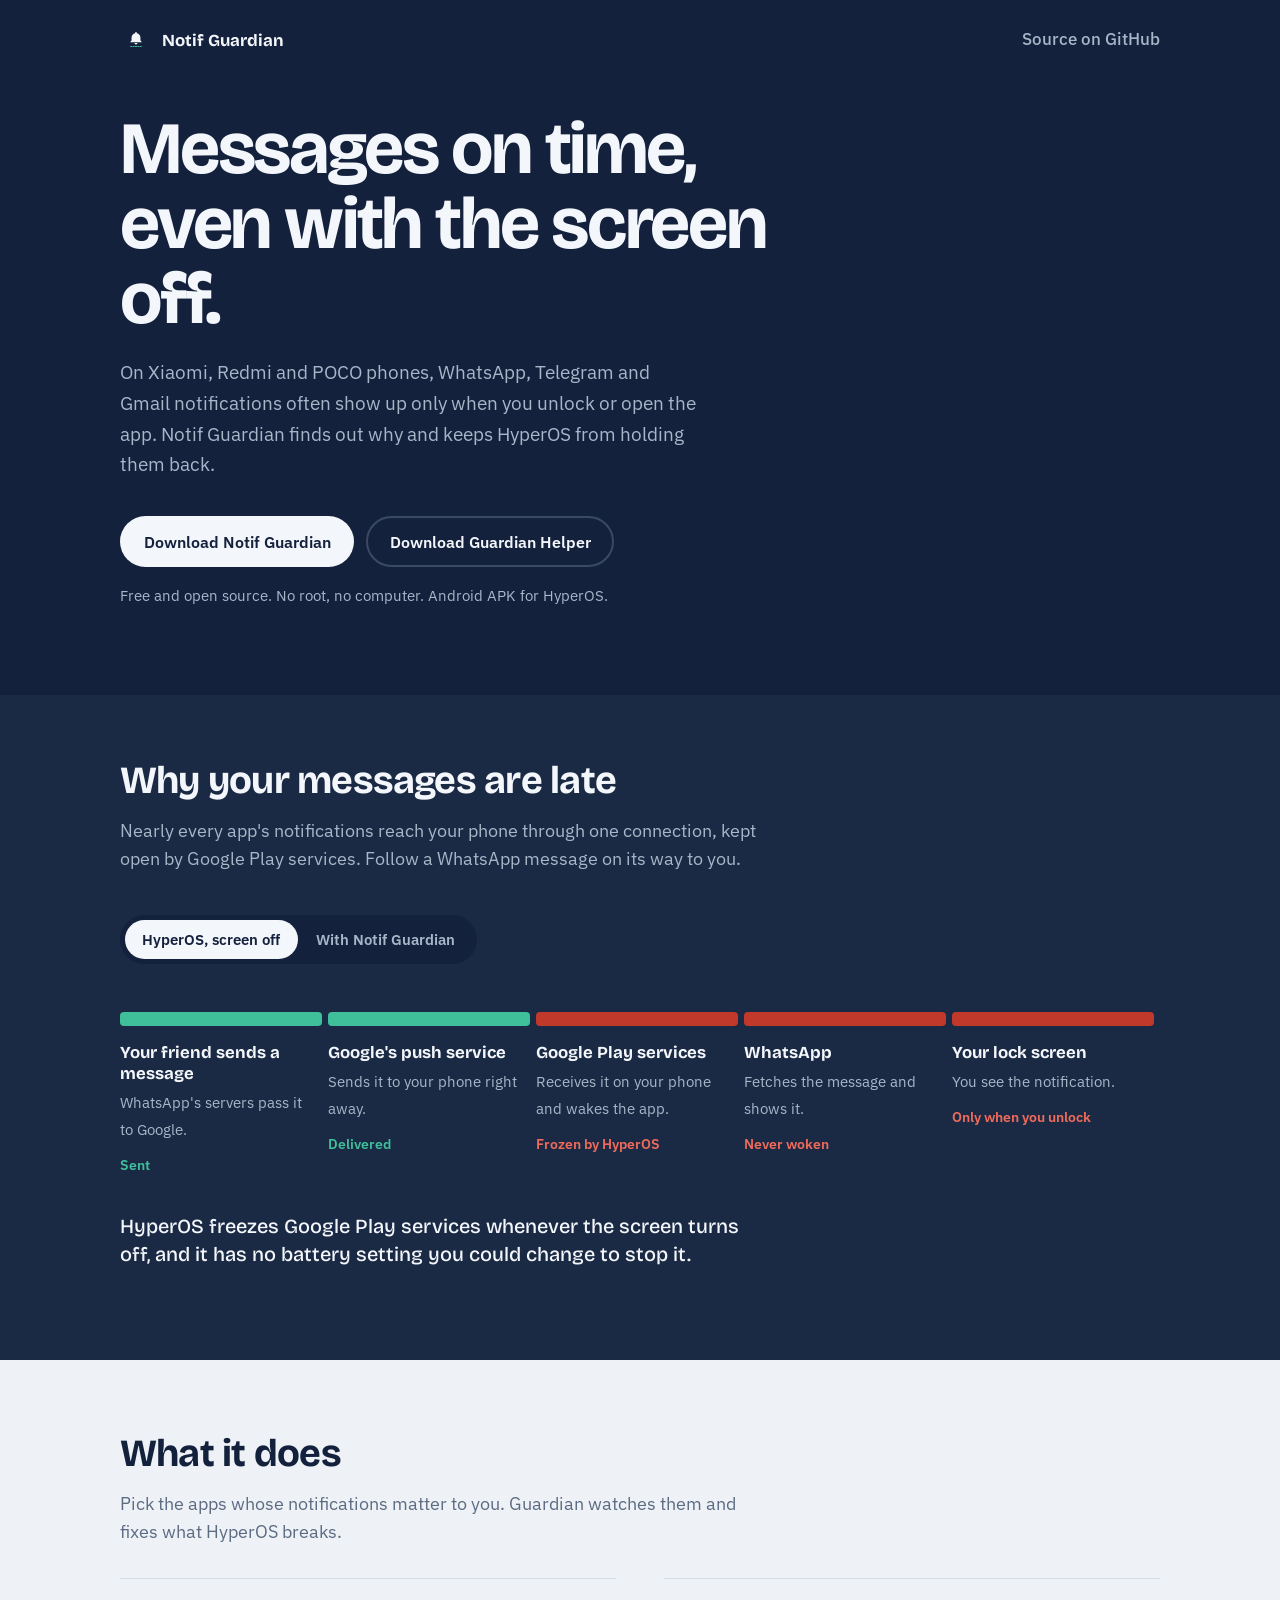
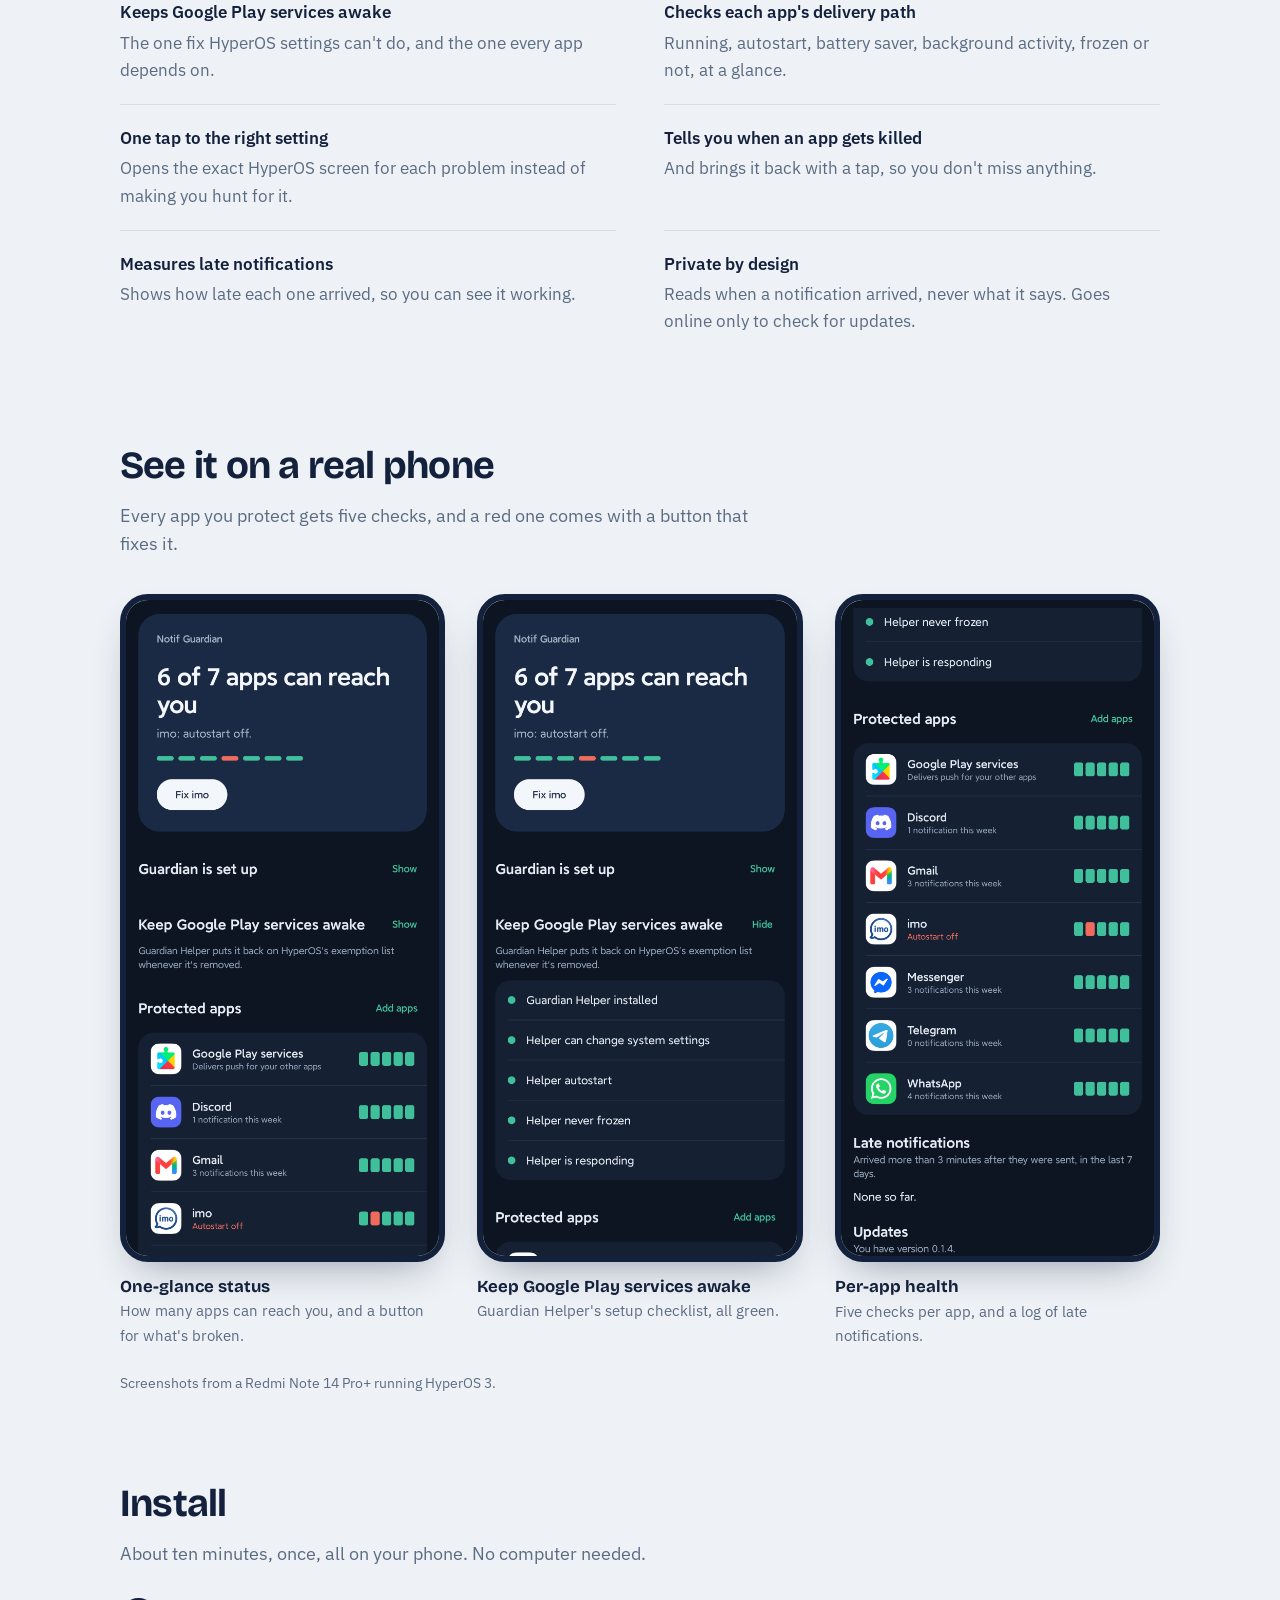
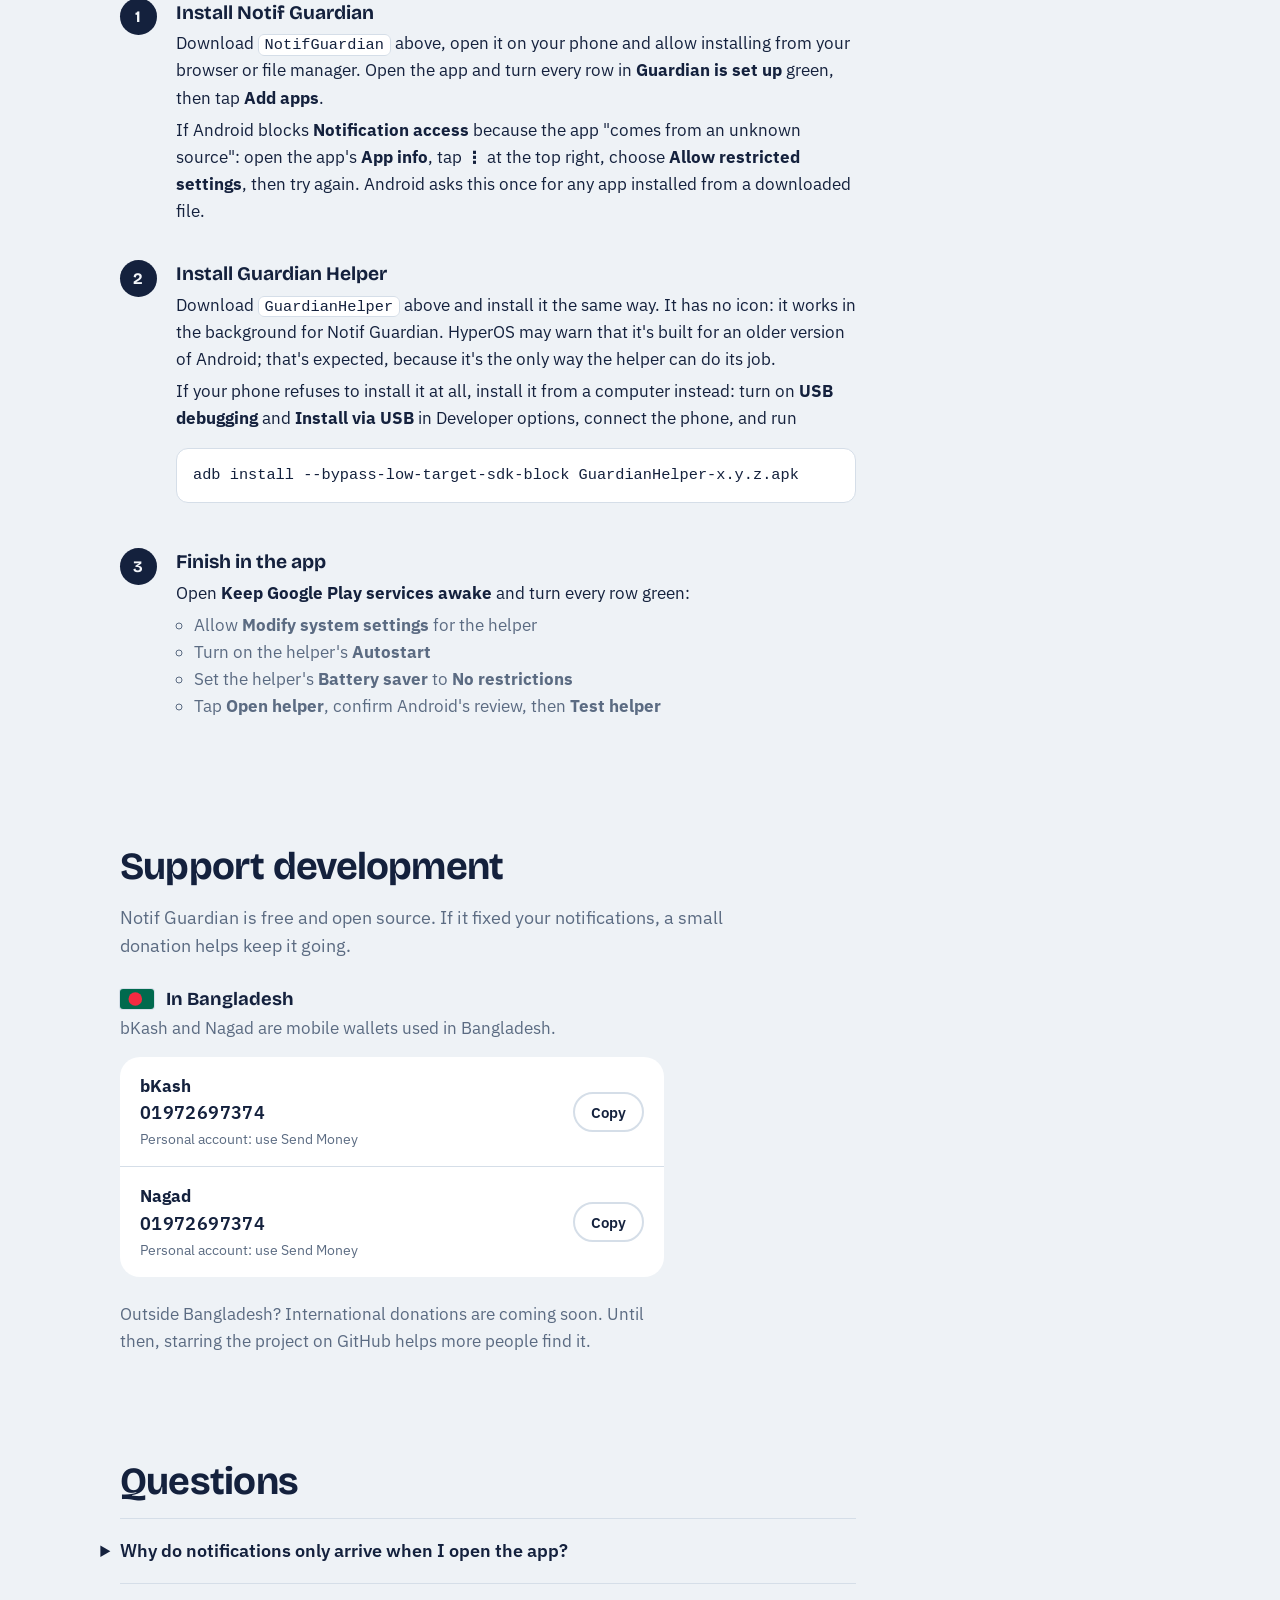
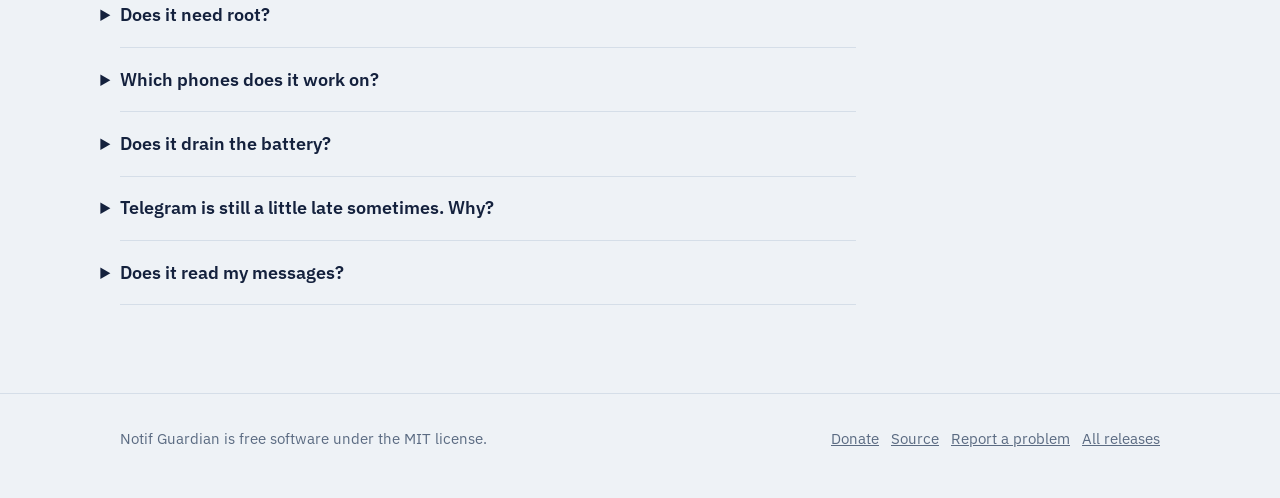
==== docs/index.html @ 2c664d60 "Add social preview image for shared links Co-Authored-By: Claude Sonnet 5.5 <noreply@anthropic.com>" ====
<!DOCTYPE html>
<html lang="en">
<head>
<meta charset="utf-8">
<meta name="viewport" content="width=device-width, initial-scale=1">
<title>Notif Guardian: fix late notifications on Xiaomi, Redmi and POCO (HyperOS)</title>
<meta name="description" content="WhatsApp, Telegram or Gmail notifications only arrive when you open the app on your Xiaomi, Redmi or POCO phone? Notif Guardian finds why and keeps HyperOS from freezing them. Free, open source, no root.">
<link rel="canonical" href="https://mahir-hs.github.io/notif-guardian/">
<meta property="og:type" content="website">
<meta property="og:title" content="Notif Guardian: notifications on time on Xiaomi HyperOS">
<meta property="og:description" content="HyperOS freezes Google Play services while your screen is off, so messages wait until you unlock. Notif Guardian stops that. Free, open source, no root.">
<meta property="og:url" content="https://mahir-hs.github.io/notif-guardian/">
<meta property="og:image" content="https://mahir-hs.github.io/notif-guardian/og-image.png">
<meta property="og:image:width" content="1200">
<meta property="og:image:height" content="630">
<meta property="og:image:alt" content="Notif Guardian home screen on a Xiaomi phone, next to the headline: Messages on time, even with the screen off.">
<meta name="twitter:card" content="summary_large_image">
<meta name="theme-color" content="#14213D">
<meta name="google-site-verification" content="iDzKotBsbsBLGl-H54MCP12xof1OyGMonS7u95FbIvY">
<link rel="icon" href="icon.svg" type="image/svg+xml">
<link rel="preconnect" href="https://fonts.googleapis.com">
<link rel="preconnect" href="https://fonts.gstatic.com" crossorigin>
<link href="https://fonts.googleapis.com/css2?family=Bricolage+Grotesque:opsz,wght@12..96,500;12..96,700&family=IBM+Plex+Sans:wght@400;500;600&display=swap" rel="stylesheet">
<script type="application/ld+json">
{
  "@context": "https://schema.org",
  "@type": "SoftwareApplication",
  "name": "Notif Guardian",
  "operatingSystem": "Android (Xiaomi HyperOS)",
  "applicationCategory": "UtilitiesApplication",
  "description": "Keeps Xiaomi HyperOS from freezing Google Play services and messaging apps so WhatsApp, Telegram and Gmail notifications arrive in real time.",
  "offers": { "@type": "Offer", "price": "0", "priceCurrency": "USD" },
  "url": "https://mahir-hs.github.io/notif-guardian/",
  "downloadUrl": "https://github.com/mahir-hs/notif-guardian/releases/latest",
  "license": "https://opensource.org/licenses/MIT"
}
</script>
<script type="application/ld+json">
{
  "@context": "https://schema.org",
  "@type": "FAQPage",
  "mainEntity": [
    { "@type": "Question", "name": "Why do WhatsApp notifications only arrive when I open the app on my Xiaomi phone?",
      "acceptedAnswer": { "@type": "Answer", "text": "HyperOS freezes Google Play services when the screen turns off. Almost every app's push notifications travel through it, so they wait until you unlock or open the app. Google Play services has no battery saver setting in HyperOS, so you can't exempt it in Settings. Notif Guardian keeps it exempt." } },
    { "@type": "Question", "name": "Does Notif Guardian need root?",
      "acceptedAnswer": { "@type": "Answer", "text": "No root and no computer: Notif Guardian and its small helper app both install on the phone. Only if a phone refuses to install the helper is a one-time install with adb from a computer needed." } },
    { "@type": "Question", "name": "Which phones does it work on?",
      "acceptedAnswer": { "@type": "Answer", "text": "It is built for Xiaomi, Redmi and POCO phones on HyperOS, and tested on a Redmi Note 14 Pro+ with HyperOS 3. Older MIUI versions may work partly." } },
    { "@type": "Question", "name": "Does it read my messages?",
      "acceptedAnswer": { "@type": "Answer", "text": "No. It only records when a notification was posted and by which app, never the text. It goes online only when you tap Check for updates, and only to GitHub." } }
  ]
}
</script>
<style>
  :root {
    --ink: #14213D;
    --ink-soft: #1B2A44;
    --paper: #EEF2F6;
    --white: #FFFFFF;
    --muted: #5B6B82;
    --line: #D5DEE8;
    --clear: #1F8A70;
    --clear-bright: #3FBF9A;
    --broken: #C0392B;
    --on-ink: #F3F6FA;
    --on-ink-muted: #A9B6C8;
    --display: "Bricolage Grotesque", system-ui, sans-serif;
    --body: "IBM Plex Sans", system-ui, sans-serif;
  }
  * { box-sizing: border-box; }
  html { -webkit-text-size-adjust: 100%; }
  body { margin: 0; background: var(--paper); color: var(--ink); font: 400 1.0625rem/1.6 var(--body); }
  a { color: inherit; }
  :focus-visible { outline: 3px solid var(--clear-bright); outline-offset: 3px; border-radius: 4px; }
  .wrap { max-width: 68rem; margin: 0 auto; padding: 0 1.5rem; }
  .prose { max-width: 40rem; }

  /* Hero */
  .hero { background: var(--ink); color: var(--on-ink); padding: 1.5rem 0 4.5rem; }
  .bar { display: flex; align-items: center; justify-content: space-between; gap: 1rem; }
  .brand { display: flex; align-items: center; gap: .6rem; font: 700 1.05rem var(--display); text-decoration: none; }
  .brand img { width: 2rem; height: 2rem; }
  .bar a.gh { color: var(--on-ink-muted); text-decoration: none; font-weight: 500; }
  .bar a.gh:hover { color: var(--on-ink); }
  h1 {
    font: 700 clamp(2.4rem, 6.2vw, 4.6rem)/1.02 var(--display);
    letter-spacing: -0.03em; margin: 3.5rem 0 1.25rem; max-width: 15ch;
  }
  .lede { font-size: 1.2rem; color: var(--on-ink-muted); max-width: 36rem; margin: 0 0 2.25rem; }
  .downloads { display: flex; flex-wrap: wrap; gap: .75rem; align-items: center; }
  .btn {
    display: inline-flex; align-items: center; gap: .5rem; padding: .85rem 1.35rem; border-radius: 999px;
    font: 600 1rem var(--body); text-decoration: none; border: 2px solid transparent;
  }
  .btn-primary { background: var(--on-ink); color: var(--ink); }
  .btn-primary:hover { background: var(--white); }
  .btn-ghost { border-color: #3A4A63; color: var(--on-ink); }
  .btn-ghost:hover { border-color: var(--on-ink-muted); }
  .meta { color: var(--on-ink-muted); font-size: .95rem; margin-top: 1rem; }

  /* Delivery path: the page's one bold element */
  .path-section { background: var(--ink-soft); color: var(--on-ink); padding: 4rem 0 4.5rem; }
  .path-section h2 { color: var(--on-ink); }
  .path-section p.intro { color: var(--on-ink-muted); }
  .toggle { display: inline-flex; background: var(--ink); border-radius: 999px; padding: .3rem; margin: 1.5rem 0 2.5rem; }
  .toggle button {
    font: 600 .95rem var(--body); border: 0; background: none; color: var(--on-ink-muted);
    padding: .6rem 1.1rem; border-radius: 999px; cursor: pointer;
  }
  .toggle button[aria-pressed="true"] { background: var(--on-ink); color: var(--ink); }
  .path { list-style: none; margin: 0; padding: 0; display: grid; grid-template-columns: repeat(5, 1fr); gap: 0; }
  .hop { position: relative; padding-top: 2.4rem; padding-right: 1rem; }
  .hop::before {
    content: ""; position: absolute; top: .55rem; left: 0; right: 6px; height: 14px; border-radius: 4px;
    background: var(--clear-bright); transition: background .35s ease;
  }
  .hop strong { display: block; font: 700 1.05rem/1.25 var(--display); margin-bottom: .3rem; }
  .hop span { color: var(--on-ink-muted); font-size: .95rem; }
  .hop .state { display: block; margin-top: .6rem; font-weight: 600; font-size: .9rem; color: var(--clear-bright); }
  [data-mode="hyperos"] .hop.gms::before,
  [data-mode="hyperos"] .hop.after::before { background: var(--broken); }
  [data-mode="hyperos"] .hop.gms .state,
  [data-mode="hyperos"] .hop.after .state { color: #EF6B5B; }
  .verdict { margin-top: 2.25rem; font: 500 1.25rem/1.4 var(--display); max-width: 40rem; }

  /* Sections */
  section.block { padding: 4.5rem 0 1rem; }
  h2 { font: 700 clamp(1.7rem, 3.4vw, 2.4rem)/1.1 var(--display); letter-spacing: -0.02em; margin: 0 0 1rem; }
  p.intro { color: var(--muted); font-size: 1.1rem; max-width: 40rem; margin-top: 0; }


  .shots { list-style: none; padding: 0; margin: 2.25rem 0 0; display: grid; grid-template-columns: repeat(3, 1fr); gap: 2rem; }
  .shots figure { margin: 0; }
  .shots img {
    display: block; width: 100%; height: auto; border-radius: 28px; background: var(--ink);
    border: 6px solid var(--ink); box-shadow: 0 18px 40px -18px rgba(20, 33, 61, .45);
  }
  .shots figcaption { margin-top: .9rem; color: var(--muted); font-size: .95rem; }
  .shots figcaption b { display: block; color: var(--ink); font: 700 1.05rem var(--display); margin-bottom: .1rem; }
  .shots-note { color: var(--muted); font-size: .9rem; margin: 1.5rem 0 0; }

  .features { list-style: none; padding: 0; margin: 2rem 0 0; display: grid; grid-template-columns: repeat(2, 1fr); gap: 0 3rem; }
  .features li { padding: 1.25rem 0; border-top: 1px solid var(--line); }
  .features strong { display: block; font-weight: 600; margin-bottom: .2rem; }
  .features span { color: var(--muted); }

  ol.steps { counter-reset: step; list-style: none; padding: 0; margin: 2rem 0 0; max-width: 46rem; }
  ol.steps > li { counter-increment: step; position: relative; padding: 0 0 2rem 3.5rem; }
  ol.steps > li::before {
    content: counter(step); position: absolute; left: 0; top: -.15rem; width: 2.3rem; height: 2.3rem;
    border-radius: 50%; background: var(--ink); color: var(--on-ink); display: grid; place-items: center;
    font: 700 1rem var(--display);
  }
  ol.steps h3 { font: 700 1.2rem var(--display); margin: 0 0 .4rem; }
  ol.steps p, ol.steps ul { margin: .3rem 0; }
  ol.steps ul { padding-left: 1.1rem; color: var(--muted); }
  code, pre { font-family: ui-monospace, "Cascadia Mono", Consolas, monospace; font-size: .9em; }
  pre { background: var(--white); border: 1px solid var(--line); border-radius: 12px; padding: .9rem 1rem; overflow-x: auto; }
  p code, li code { background: var(--white); border: 1px solid var(--line); padding: .05rem .35rem; border-radius: 6px; }

  .faq details { border-top: 1px solid var(--line); padding: 1.1rem 0; max-width: 46rem; }
  .faq details:last-child { border-bottom: 1px solid var(--line); }
  .faq summary { cursor: pointer; font-weight: 600; font-size: 1.1rem; list-style-position: outside; }
  .faq details p { color: var(--muted); margin: .7rem 0 0; }

  .region { margin-top: 1.75rem; max-width: 34rem; }
  .region-head { display: flex; align-items: center; gap: .75rem; }
  .region-head img { width: 2.1rem; height: auto; border-radius: 3px; box-shadow: 0 0 0 1px var(--line); }
  .region-head strong { font: 700 1.15rem var(--display); }
  .region-about { color: var(--muted); margin: .35rem 0 0; }
  .elsewhere { color: var(--muted); max-width: 34rem; margin-top: 1.5rem; }
  .donate { list-style: none; padding: 0; margin: .9rem 0 0; background: var(--white); border-radius: 20px; }
  .donate li { display: flex; align-items: center; gap: 1rem; padding: 1rem 1.25rem; border-top: 1px solid var(--line); }
  .donate li:first-child { border-top: 0; }
  .donate .what { flex: 1; }
  .donate strong { display: block; }
  .donate .value { font: 600 1.15rem var(--body); letter-spacing: .02em; }
  .donate .note { color: var(--muted); font-size: .9rem; }
  .donate button, .donate a.go {
    font: 600 .95rem var(--body); border: 2px solid var(--line); background: none; color: var(--ink);
    padding: .5rem 1rem; border-radius: 999px; cursor: pointer; text-decoration: none;
  }
  .donate button:hover, .donate a.go:hover { border-color: var(--ink); }

  footer { margin-top: 4.5rem; padding: 2rem 0 3rem; border-top: 1px solid var(--line); color: var(--muted); font-size: .95rem; }
  footer .wrap { display: flex; flex-wrap: wrap; gap: 1rem 2rem; justify-content: space-between; }

  @media (max-width: 760px) {
    .path { grid-template-columns: 1fr; }
    .hop { padding: 0 0 1.4rem 2.2rem; }
    .hop::before { top: .25rem; bottom: .25rem; left: 0; right: auto; width: 12px; height: auto; }
    .features { grid-template-columns: 1fr; }
    .shots { display: flex; overflow-x: auto; scroll-snap-type: x mandatory; gap: 1.25rem; padding-bottom: 1rem; margin-right: -1.25rem; }
    .shots li { flex: 0 0 72%; scroll-snap-align: start; }
    h1 { margin-top: 2.5rem; }
  }
  @media (prefers-reduced-motion: reduce) { .hop::before { transition: none; } }
</style>
</head>
<body>

<header class="hero">
  <div class="wrap">
    <nav class="bar" aria-label="Site">
      <a class="brand" href="./"><img src="icon.svg" alt="">Notif Guardian</a>
      <a class="gh" href="https://github.com/mahir-hs/notif-guardian">Source on GitHub</a>
    </nav>
    <h1>Messages on time, even with the screen off.</h1>
    <p class="lede">
      On Xiaomi, Redmi and POCO phones, WhatsApp, Telegram and Gmail notifications often show up
      only when you unlock or open the app. Notif Guardian finds out why and keeps HyperOS from
      holding them back.
    </p>
    <div class="downloads">
      <a class="btn btn-primary" id="dl-guardian" href="https://github.com/mahir-hs/notif-guardian/releases/latest">Download Notif Guardian</a>
      <a class="btn btn-ghost" id="dl-helper" href="https://github.com/mahir-hs/notif-guardian/releases/latest">Download Guardian Helper</a>
    </div>
    <p class="meta" id="release-meta">Free and open source. No root, no computer. Android APK for HyperOS.</p>
  </div>
</header>

<section class="path-section" aria-labelledby="why">
  <div class="wrap">
    <h2 id="why">Why your messages are late</h2>
    <p class="intro">
      Nearly every app's notifications reach your phone through one connection, kept open by
      Google Play services. Follow a WhatsApp message on its way to you.
    </p>
    <div class="toggle" role="group" aria-label="Show the delivery path">
      <button type="button" data-set="hyperos" aria-pressed="true">HyperOS, screen off</button>
      <button type="button" data-set="guardian" aria-pressed="false">With Notif Guardian</button>
    </div>
    <ol class="path" id="path" data-mode="hyperos">
      <li class="hop"><strong>Your friend sends a message</strong><span>WhatsApp's servers pass it to Google.</span><b class="state">Sent</b></li>
      <li class="hop"><strong>Google's push service</strong><span>Sends it to your phone right away.</span><b class="state">Delivered</b></li>
      <li class="hop gms"><strong>Google Play services</strong><span>Receives it on your phone and wakes the app.</span><b class="state" data-hyperos="Frozen by HyperOS" data-guardian="Awake">Frozen by HyperOS</b></li>
      <li class="hop after"><strong>WhatsApp</strong><span>Fetches the message and shows it.</span><b class="state" data-hyperos="Never woken" data-guardian="Shows it">Never woken</b></li>
      <li class="hop after"><strong>Your lock screen</strong><span>You see the notification.</span><b class="state" data-hyperos="Only when you unlock" data-guardian="Instantly">Only when you unlock</b></li>
    </ol>
    <p class="verdict" id="verdict"
       data-hyperos="HyperOS freezes Google Play services whenever the screen turns off, and it has no battery setting you could change to stop it."
       data-guardian="Notif Guardian keeps Google Play services on HyperOS's exemption list, and puts it back within milliseconds whenever HyperOS removes it.">
      HyperOS freezes Google Play services whenever the screen turns off, and it has no battery setting you could change to stop it.
    </p>
  </div>
</section>

<main>
  <section class="block" aria-labelledby="what">
    <div class="wrap">
      <h2 id="what">What it does</h2>
      <p class="intro">Pick the apps whose notifications matter to you. Guardian watches them and fixes what HyperOS breaks.</p>
      <ul class="features">
        <li><strong>Keeps Google Play services awake</strong><span>The one fix HyperOS settings can't do, and the one every app depends on.</span></li>
        <li><strong>Checks each app's delivery path</strong><span>Running, autostart, battery saver, background activity, frozen or not, at a glance.</span></li>
        <li><strong>One tap to the right setting</strong><span>Opens the exact HyperOS screen for each problem instead of making you hunt for it.</span></li>
        <li><strong>Tells you when an app gets killed</strong><span>And brings it back with a tap, so you don't miss anything.</span></li>
        <li><strong>Measures late notifications</strong><span>Shows how late each one arrived, so you can see it working.</span></li>
        <li><strong>Private by design</strong><span>Reads when a notification arrived, never what it says. Goes online only to check for updates.</span></li>
      </ul>
    </div>
  </section>

  <section class="block" aria-labelledby="shots">
    <div class="wrap">
      <h2 id="shots">See it on a real phone</h2>
      <p class="intro">Every app you protect gets five checks, and a red one comes with a button that fixes it.</p>
      <ul class="shots">
        <li><figure><img src="screenshots/home.png" width="1220" height="2552" loading="lazy" alt="Notif Guardian home screen: 6 of 7 apps can reach you, with a Fix button for the one app that can't"><figcaption><b>One-glance status</b>How many apps can reach you, and a button for what's broken.</figcaption></figure></li>
        <li><figure><img src="screenshots/helper.png" width="1220" height="2552" loading="lazy" alt="Keep Google Play services awake checklist with every row green"><figcaption><b>Keep Google Play services awake</b>Guardian Helper's setup checklist, all green.</figcaption></figure></li>
        <li><figure><img src="screenshots/apps.png" width="1220" height="2552" loading="lazy" alt="Protected apps list with five health checks each, and the late notifications section"><figcaption><b>Per-app health</b>Five checks per app, and a log of late notifications.</figcaption></figure></li>
      </ul>
      <p class="shots-note">Screenshots from a Redmi Note 14 Pro+ running HyperOS 3.</p>
    </div>
  </section>

  <section class="block" aria-labelledby="install">
    <div class="wrap">
      <h2 id="install">Install</h2>
      <p class="intro">About ten minutes, once, all on your phone. No computer needed.</p>
      <ol class="steps">
        <li>
          <h3>Install Notif Guardian</h3>
          <p>Download <code>NotifGuardian</code> above, open it on your phone and allow installing from your browser or file manager. Open the app and turn every row in <b>Guardian is set up</b> green, then tap <b>Add apps</b>.</p>
          <p>If Android blocks <b>Notification access</b> because the app "comes from an unknown source": open the app's <b>App info</b>, tap <b>&#8942;</b> at the top right, choose <b>Allow restricted settings</b>, then try again. Android asks this once for any app installed from a downloaded file.</p>
        </li>
        <li>
          <h3>Install Guardian Helper</h3>
          <p>Download <code>GuardianHelper</code> above and install it the same way. It has no icon: it works in the background for Notif Guardian. HyperOS may warn that it's built for an older version of Android; that's expected, because it's the only way the helper can do its job.</p>
          <p>If your phone refuses to install it at all, install it from a computer instead: turn on <b>USB debugging</b> and <b>Install via USB</b> in Developer options, connect the phone, and run</p>
          <pre>adb install --bypass-low-target-sdk-block GuardianHelper-x.y.z.apk</pre>
        </li>
        <li>
          <h3>Finish in the app</h3>
          <p>Open <b>Keep Google Play services awake</b> and turn every row green:</p>
          <ul>
            <li>Allow <b>Modify system settings</b> for the helper</li>
            <li>Turn on the helper's <b>Autostart</b></li>
            <li>Set the helper's <b>Battery saver</b> to <b>No restrictions</b></li>
            <li>Tap <b>Open helper</b>, confirm Android's review, then <b>Test helper</b></li>
          </ul>
        </li>
      </ol>
    </div>
  </section>

  <section class="block" id="support" aria-labelledby="support-title">
    <div class="wrap">
      <h2 id="support-title">Support development</h2>
      <p class="intro" id="support-message">Notif Guardian is free and open source. If it fixed your notifications, a small donation helps keep it going.</p>
      <div id="donate-groups"></div>
      <p id="donate-elsewhere" class="elsewhere">Starring the project on <a href="https://github.com/mahir-hs/notif-guardian">GitHub</a> helps more people find it.</p>
    </div>
  </section>

  <section class="block faq" aria-labelledby="faq">
    <div class="wrap">
      <h2 id="faq">Questions</h2>
      <details>
        <summary>Why do notifications only arrive when I open the app?</summary>
        <p>HyperOS freezes Google Play services while the screen is off. Push notifications for almost every app travel through it, so they wait until you unlock. Setting an app's battery saver to "No restrictions" helps that app, but HyperOS offers no such setting for Google Play services. That's the gap Notif Guardian fills.</p>
      </details>
      <details>
        <summary>Does it need root?</summary>
        <p>No, and no computer either: both apps install on the phone, and everything keeps working after reboots. Only if your phone refuses to install the helper do you need a computer, once.</p>
      </details>
      <details>
        <summary>Which phones does it work on?</summary>
        <p>Xiaomi, Redmi and POCO phones on HyperOS. It's tested on a Redmi Note 14 Pro+ with HyperOS 3. Older MIUI versions may work partly. If something doesn't, tap <b>Share diagnostics</b> in the app and open an issue on GitHub.</p>
      </details>
      <details>
        <summary>Does it drain the battery?</summary>
        <p>Barely. Guardian checks your apps once a minute and reacts when HyperOS changes its list. Keeping Google Play services awake is what every non-Xiaomi Android phone does anyway.</p>
      </details>
      <details>
        <summary>Telegram is still a little late sometimes. Why?</summary>
        <p>If you're active on Telegram Desktop or Web, Telegram's servers hold back the push to your phone on purpose. The phone delivers it the moment it arrives.</p>
      </details>
      <details>
        <summary>Does it read my messages?</summary>
        <p>No. It records which app posted a notification and when, never the text. Nothing leaves your phone unless you share a diagnostics file yourself.</p>
      </details>
    </div>
  </section>
</main>

<footer>
  <div class="wrap">
    <span>Notif Guardian is free software under the MIT license.</span>
    <span><a href="#support">Donate</a> &nbsp; <a href="https://github.com/mahir-hs/notif-guardian">Source</a> &nbsp; <a href="https://github.com/mahir-hs/notif-guardian/issues">Report a problem</a> &nbsp; <a href="https://github.com/mahir-hs/notif-guardian/releases">All releases</a></span>
  </div>
</footer>

<script>
  // Delivery path toggle
  const path = document.getElementById('path');
  const verdict = document.getElementById('verdict');
  document.querySelectorAll('.toggle button').forEach(btn => {
    btn.addEventListener('click', () => {
      const mode = btn.dataset.set;
      path.dataset.mode = mode;
      document.querySelectorAll('.toggle button').forEach(b => b.setAttribute('aria-pressed', String(b === btn)));
      path.querySelectorAll('.state[data-' + mode + ']').forEach(s => { s.textContent = s.dataset[mode]; });
      verdict.textContent = verdict.dataset[mode];
    });
  });

  // Donation options come from support.json, shared with the app
  fetch('support.json', { cache: 'no-cache' })
    .then(r => r.ok ? r.json() : Promise.reject(r.status))
    .then(info => {
      if (info.message) document.getElementById('support-message').textContent = info.message;
      if (info.elsewhere) document.getElementById('donate-elsewhere').textContent = info.elsewhere;
      const groups = document.getElementById('donate-groups');
      const regions = info.regions || {};
      const lists = {};
      const listFor = code => {
        if (lists[code]) return lists[code];
        const region = document.createElement('div');
        region.className = 'region';
        const r = regions[code];
        if (r) {
          const head = document.createElement('div');
          head.className = 'region-head';
          const flag = document.createElement('img');
          flag.src = 'flags/' + code + '.svg'; flag.alt = '';
          const name = document.createElement('strong');
          name.textContent = 'In ' + r.name;
          head.append(flag, name);
          region.appendChild(head);
          if (r.about) { const a = document.createElement('p'); a.className = 'region-about'; a.textContent = r.about; region.appendChild(a); }
        }
        const ul = document.createElement('ul');
        ul.className = 'donate';
        region.appendChild(ul);
        groups.appendChild(region);
        return (lists[code] = ul);
      };
      (info.methods || []).forEach(m => {
        const list = listFor(m.region || '');
        const li = document.createElement('li');
        const what = document.createElement('div');
        what.className = 'what';
        const name = document.createElement('strong');
        name.textContent = m.name;
        what.appendChild(name);
        if (m.value) { const v = document.createElement('span'); v.className = 'value'; v.textContent = m.value; what.appendChild(v); }
        if (m.note) { const n = document.createElement('div'); n.className = 'note'; n.textContent = m.note; what.appendChild(n); }
        li.appendChild(what);
        if (m.url) {
          const a = document.createElement('a');
          a.className = 'go'; a.href = m.url; a.rel = 'noopener'; a.textContent = 'Open';
          li.appendChild(a);
        } else if (m.value) {
          const b = document.createElement('button');
          b.type = 'button'; b.textContent = 'Copy';
          b.addEventListener('click', () => navigator.clipboard.writeText(m.value).then(() => { b.textContent = 'Copied'; }));
          li.appendChild(b);
        }
        list.appendChild(li);
      });
    })
    .catch(() => {});

  // Point the download buttons straight at the latest release's APKs
  fetch('https://api.github.com/repos/mahir-hs/notif-guardian/releases/latest')
    .then(r => r.ok ? r.json() : Promise.reject(r.status))
    .then(release => {
      const find = prefix => release.assets.find(a => a.name.startsWith(prefix) && a.name.endsWith('.apk'));
      const guardian = find('NotifGuardian-');
      const helper = find('GuardianHelper-');
      if (guardian) document.getElementById('dl-guardian').href = guardian.browser_download_url;
      if (helper) document.getElementById('dl-helper').href = helper.browser_download_url;
      const date = new Date(release.published_at).toLocaleDateString(undefined, { year: 'numeric', month: 'long', day: 'numeric' });
      document.getElementById('release-meta').textContent =
        'Version ' + release.tag_name.replace(/^v/, '') + ', released ' + date + '. Free and open source. No root, no computer.';
    })
    .catch(() => { /* buttons keep pointing at the releases page */ });
</script>
</body>
</html>
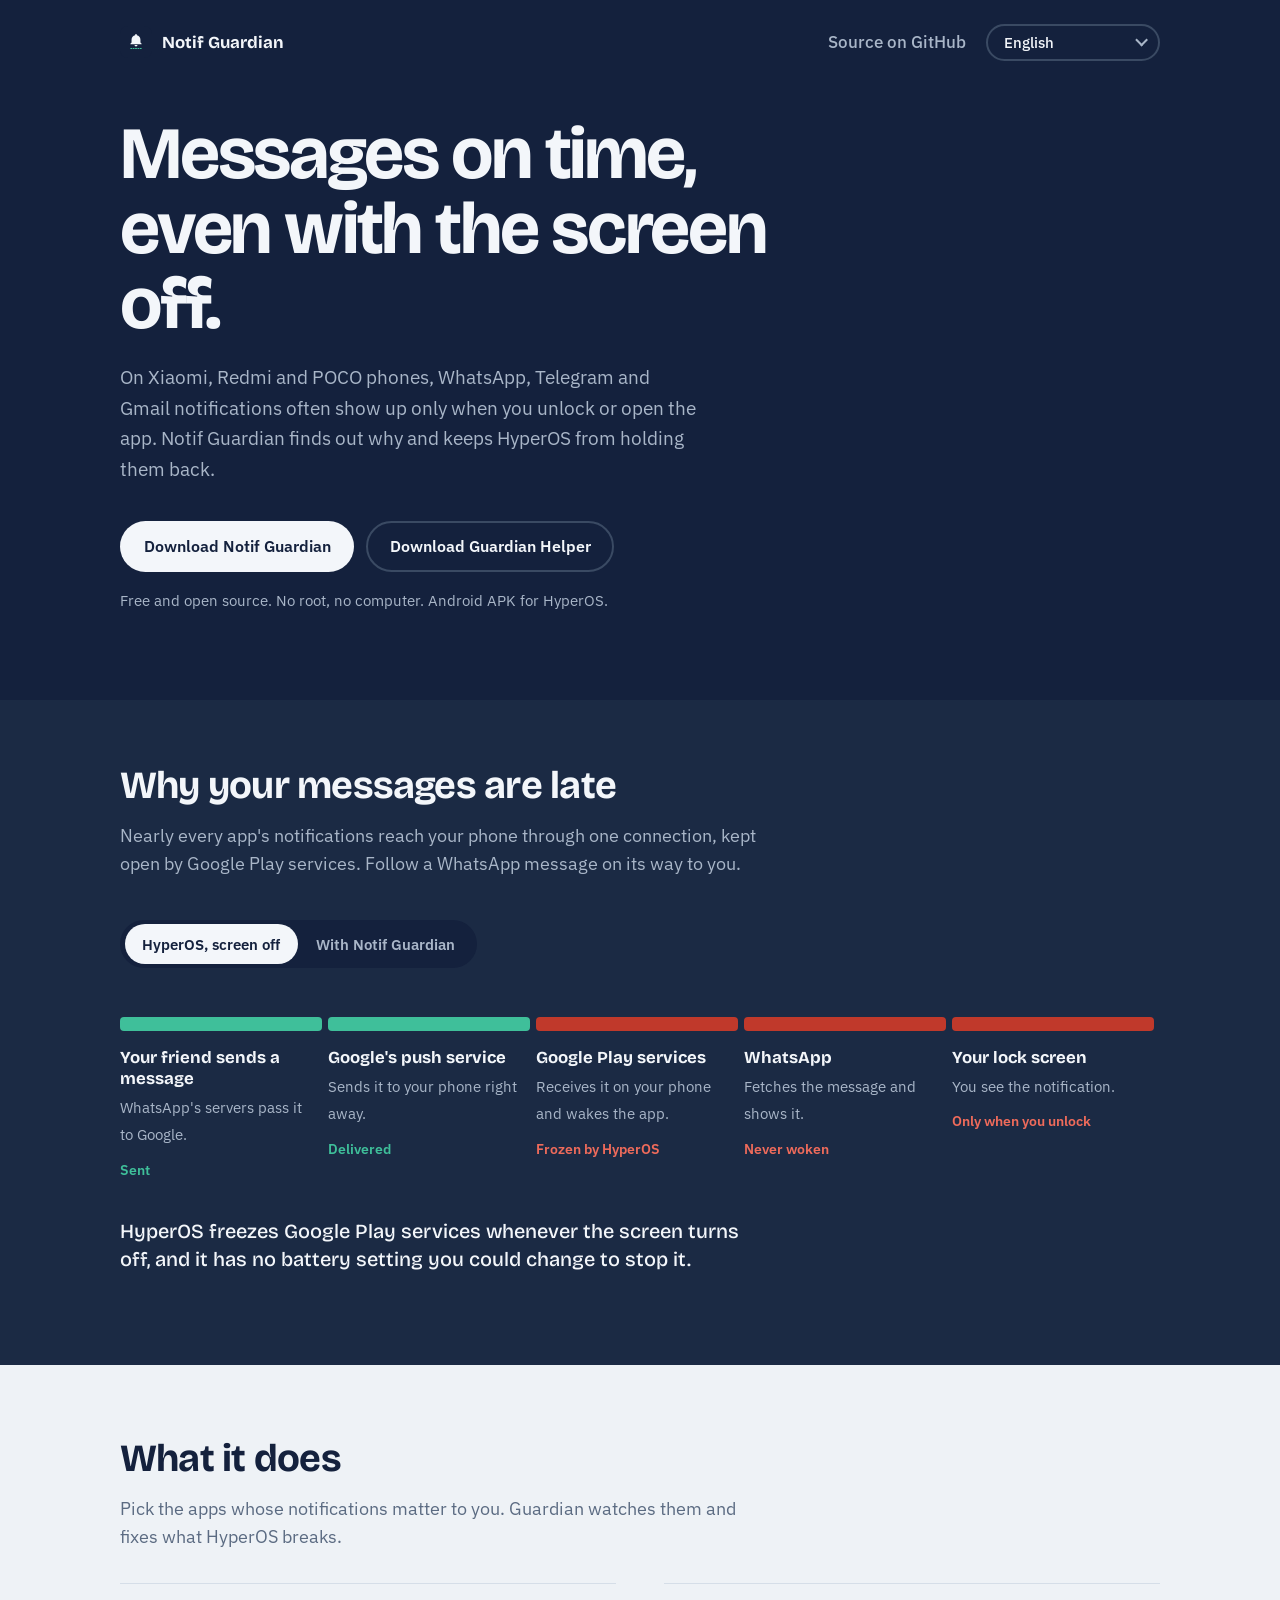
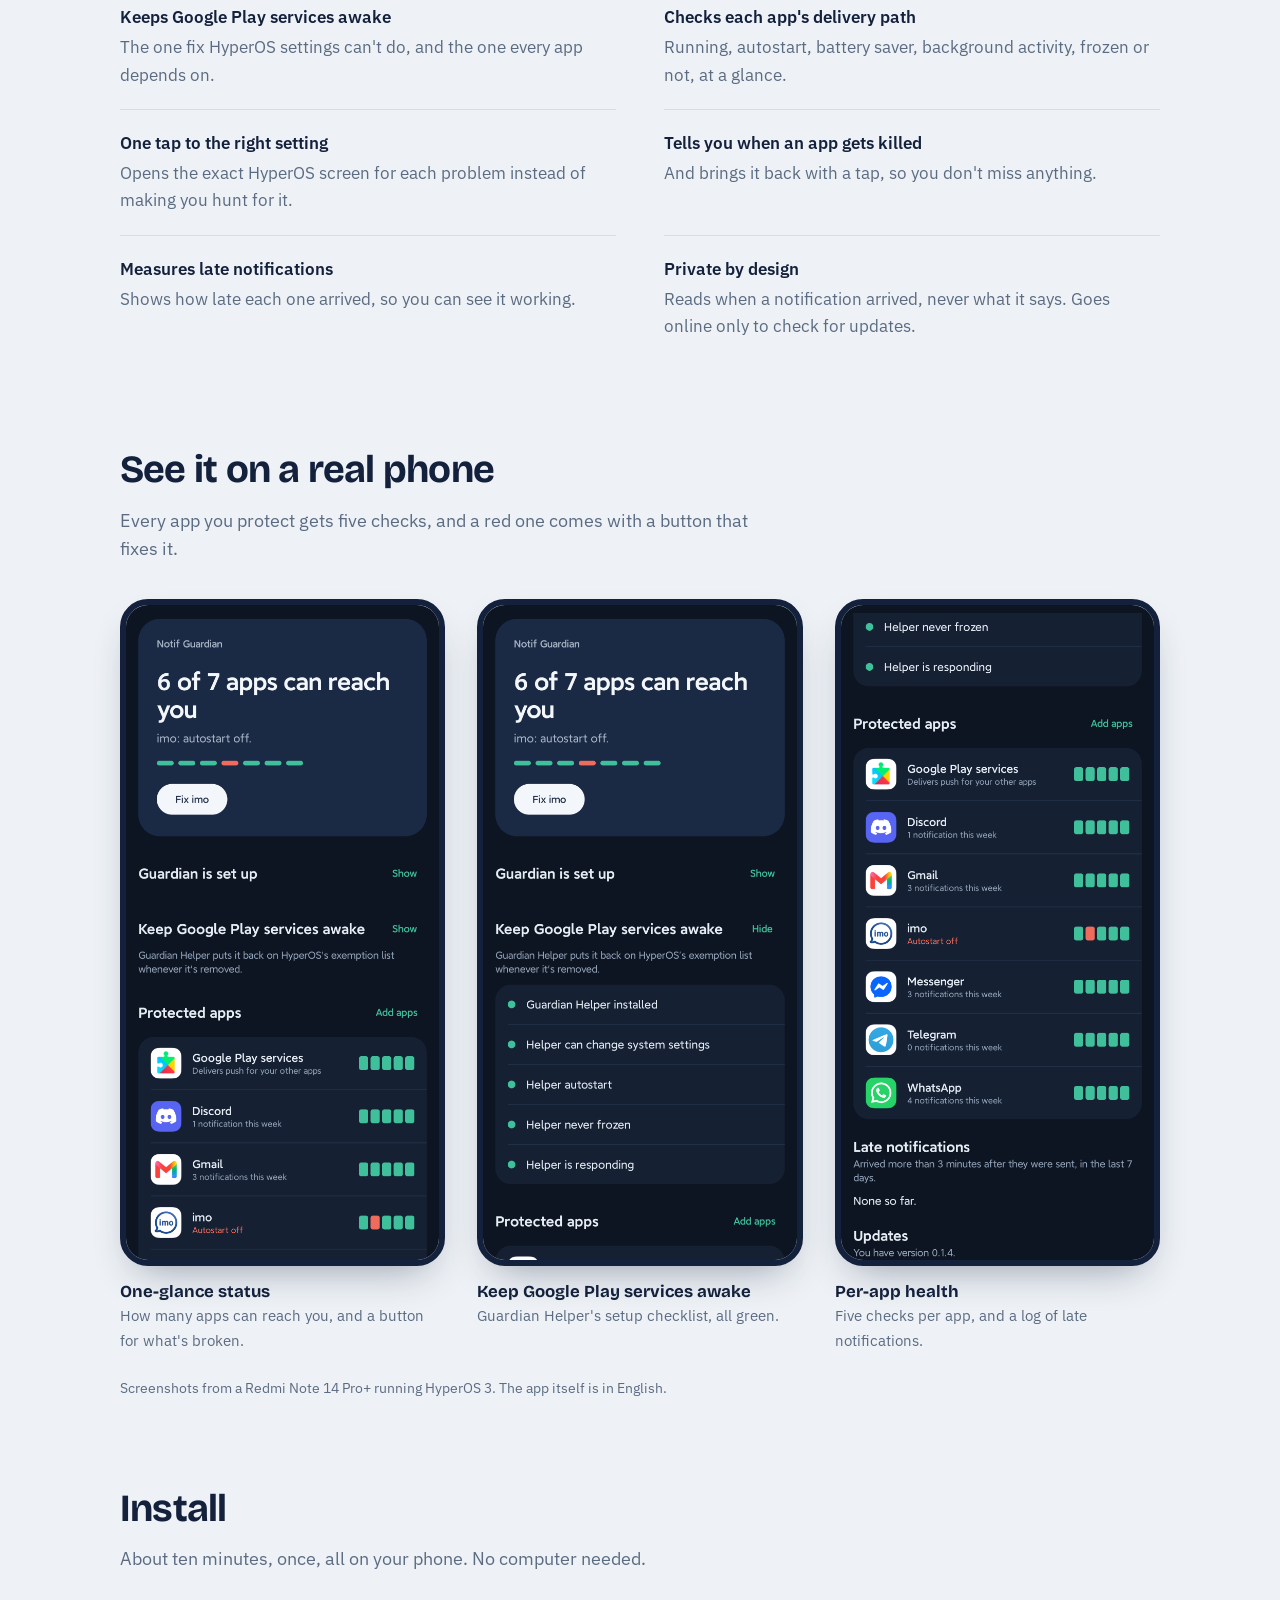
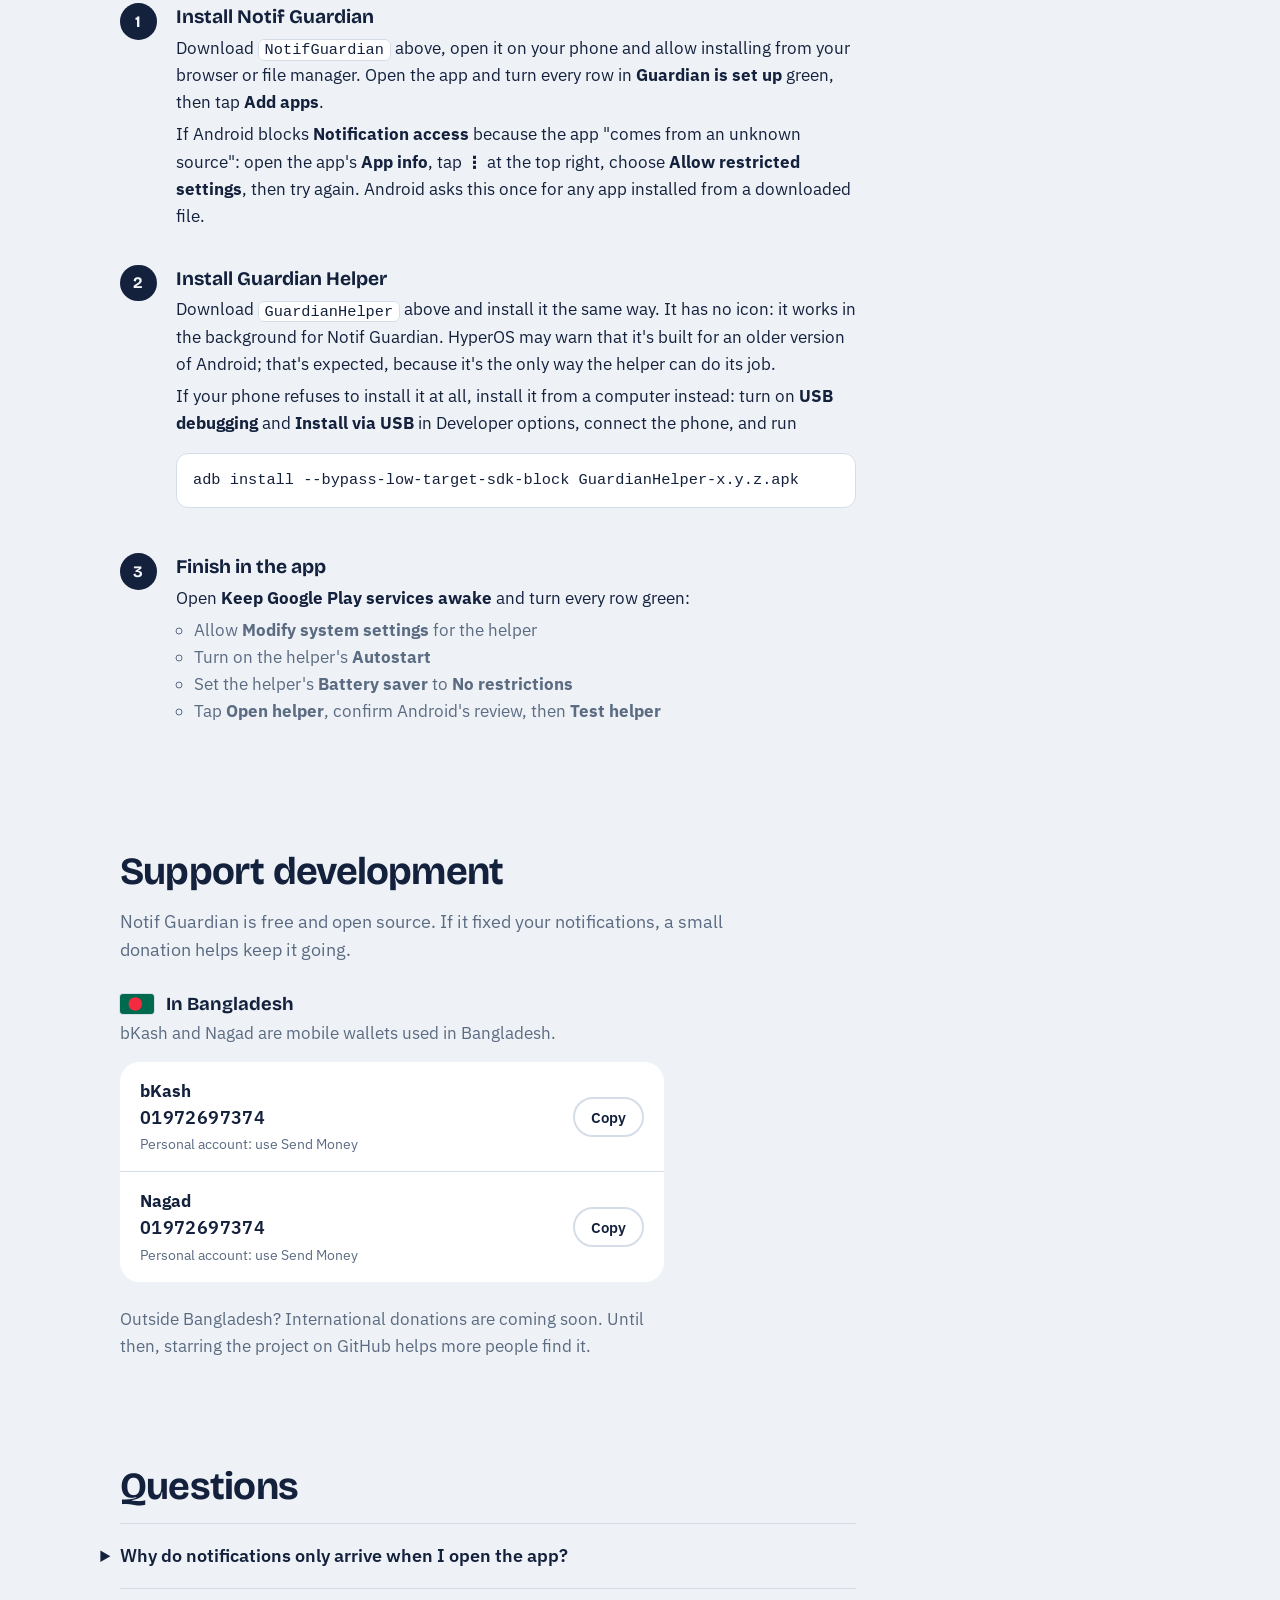
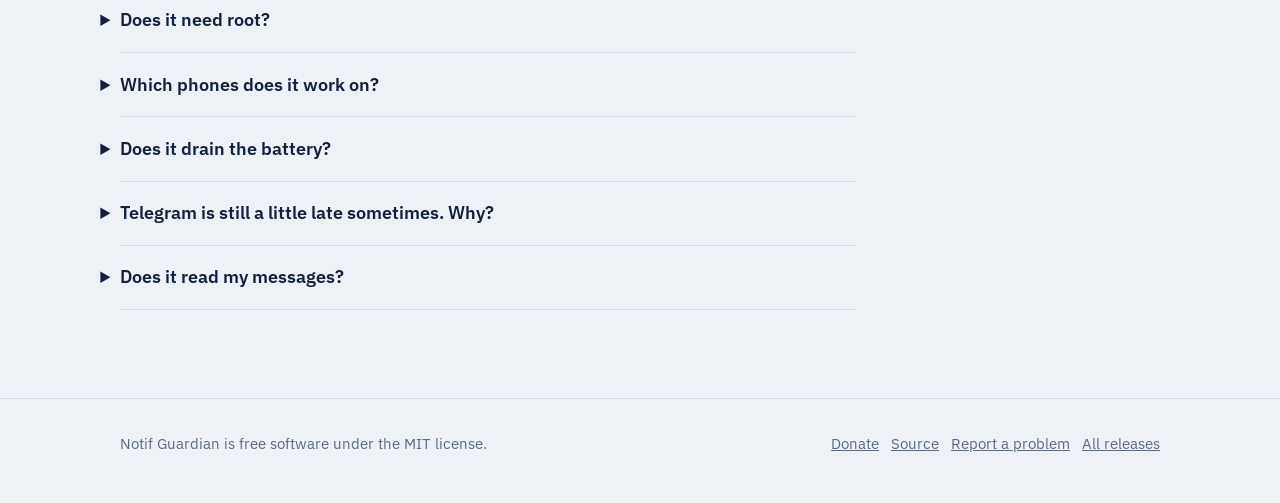
==== commit 50523480: "Add multi-language website (bn, hi, id, zh, es, ru) generated from a template Pages now live at /<co" ====
--- a/docs/index.html
+++ b/docs/index.html
@@ -3,10 +3,19 @@
 <head>
 <meta charset="utf-8">
 <meta name="viewport" content="width=device-width, initial-scale=1">
-<title>Notif Guardian: fix late notifications on Xiaomi, Redmi and POCO (HyperOS)</title>
-<meta name="description" content="WhatsApp, Telegram or Gmail notifications only arrive when you open the app on your Xiaomi, Redmi or POCO phone? Notif Guardian finds why and keeps HyperOS from freezing them. Free, open source, no root.">
+<title>Notif Guardian: fix delayed FCM push notifications on Xiaomi, Redmi and POCO (HyperOS)</title>
+<meta name="description" content="WhatsApp, Telegram or Gmail notifications only arrive when you open the app on your Xiaomi, Redmi or POCO phone? Notif Guardian finds why and keeps HyperOS from freezing Google Play services, so FCM push notifications arrive on time. Free, open source, no root.">
 <link rel="canonical" href="https://mahir-hs.github.io/notif-guardian/">
+<link rel="alternate" hreflang="en" href="https://mahir-hs.github.io/notif-guardian/">
+<link rel="alternate" hreflang="bn" href="https://mahir-hs.github.io/notif-guardian/bn/">
+<link rel="alternate" hreflang="hi" href="https://mahir-hs.github.io/notif-guardian/hi/">
+<link rel="alternate" hreflang="id" href="https://mahir-hs.github.io/notif-guardian/id/">
+<link rel="alternate" hreflang="zh" href="https://mahir-hs.github.io/notif-guardian/zh/">
+<link rel="alternate" hreflang="es" href="https://mahir-hs.github.io/notif-guardian/es/">
+<link rel="alternate" hreflang="ru" href="https://mahir-hs.github.io/notif-guardian/ru/">
+<link rel="alternate" hreflang="x-default" href="https://mahir-hs.github.io/notif-guardian/">
 <meta property="og:type" content="website">
+<meta property="og:locale" content="en_US">
 <meta property="og:title" content="Notif Guardian: notifications on time on Xiaomi HyperOS">
 <meta property="og:description" content="HyperOS freezes Google Play services while your screen is off, so messages wait until you unlock. Notif Guardian stops that. Free, open source, no root.">
 <meta property="og:url" content="https://mahir-hs.github.io/notif-guardian/">
@@ -18,6 +27,10 @@
 <meta name="theme-color" content="#14213D">
 <meta name="google-site-verification" content="iDzKotBsbsBLGl-H54MCP12xof1OyGMonS7u95FbIvY">
 <link rel="icon" href="icon.svg" type="image/svg+xml">
+<link rel="icon" href="icon-48.png" type="image/png" sizes="48x48">
+<link rel="icon" href="icon-192.png" type="image/png" sizes="192x192">
+<link rel="shortcut icon" href="favicon.ico">
+<link rel="apple-touch-icon" href="apple-touch-icon.png">
 <link rel="preconnect" href="https://fonts.googleapis.com">
 <link rel="preconnect" href="https://fonts.gstatic.com" crossorigin>
 <link href="https://fonts.googleapis.com/css2?family=Bricolage+Grotesque:opsz,wght@12..96,500;12..96,700&family=IBM+Plex+Sans:wght@400;500;600&display=swap" rel="stylesheet">
@@ -29,7 +42,11 @@
   "operatingSystem": "Android (Xiaomi HyperOS)",
   "applicationCategory": "UtilitiesApplication",
   "description": "Keeps Xiaomi HyperOS from freezing Google Play services and messaging apps so WhatsApp, Telegram and Gmail notifications arrive in real time.",
-  "offers": { "@type": "Offer", "price": "0", "priceCurrency": "USD" },
+  "offers": {
+    "@type": "Offer",
+    "price": "0",
+    "priceCurrency": "USD"
+  },
   "url": "https://mahir-hs.github.io/notif-guardian/",
   "downloadUrl": "https://github.com/mahir-hs/notif-guardian/releases/latest",
   "license": "https://opensource.org/licenses/MIT"
@@ -40,162 +57,74 @@
   "@context": "https://schema.org",
   "@type": "FAQPage",
   "mainEntity": [
-    { "@type": "Question", "name": "Why do WhatsApp notifications only arrive when I open the app on my Xiaomi phone?",
-      "acceptedAnswer": { "@type": "Answer", "text": "HyperOS freezes Google Play services when the screen turns off. Almost every app's push notifications travel through it, so they wait until you unlock or open the app. Google Play services has no battery saver setting in HyperOS, so you can't exempt it in Settings. Notif Guardian keeps it exempt." } },
-    { "@type": "Question", "name": "Does Notif Guardian need root?",
-      "acceptedAnswer": { "@type": "Answer", "text": "No root and no computer: Notif Guardian and its small helper app both install on the phone. Only if a phone refuses to install the helper is a one-time install with adb from a computer needed." } },
-    { "@type": "Question", "name": "Which phones does it work on?",
-      "acceptedAnswer": { "@type": "Answer", "text": "It is built for Xiaomi, Redmi and POCO phones on HyperOS, and tested on a Redmi Note 14 Pro+ with HyperOS 3. Older MIUI versions may work partly." } },
-    { "@type": "Question", "name": "Does it read my messages?",
-      "acceptedAnswer": { "@type": "Answer", "text": "No. It only records when a notification was posted and by which app, never the text. It goes online only when you tap Check for updates, and only to GitHub." } }
+    {
+      "@type": "Question",
+      "name": "Why do notifications only arrive when I open the app?",
+      "acceptedAnswer": {
+        "@type": "Answer",
+        "text": "HyperOS freezes Google Play services while the screen is off. Push notifications for almost every app travel through it, so they wait until you unlock. Setting an app's battery saver to \"No restrictions\" helps that app, but HyperOS offers no such setting for Google Play services. That's the gap Notif Guardian fills."
+      }
+    },
+    {
+      "@type": "Question",
+      "name": "Does it need root?",
+      "acceptedAnswer": {
+        "@type": "Answer",
+        "text": "No, and no computer either: both apps install on the phone, and everything keeps working after reboots. Only if your phone refuses to install the helper do you need a computer, once."
+      }
+    },
+    {
+      "@type": "Question",
+      "name": "Which phones does it work on?",
+      "acceptedAnswer": {
+        "@type": "Answer",
+        "text": "Xiaomi, Redmi and POCO phones on HyperOS. It's tested on a Redmi Note 14 Pro+ with HyperOS 3. Older MIUI versions may work partly. If something doesn't, tap Share diagnostics in the app and open an issue on GitHub."
+      }
+    },
+    {
+      "@type": "Question",
+      "name": "Does it drain the battery?",
+      "acceptedAnswer": {
+        "@type": "Answer",
+        "text": "Barely. Guardian checks your apps once a minute and reacts when HyperOS changes its list. Keeping Google Play services awake is what every non-Xiaomi Android phone does anyway."
+      }
+    },
+    {
+      "@type": "Question",
+      "name": "Telegram is still a little late sometimes. Why?",
+      "acceptedAnswer": {
+        "@type": "Answer",
+        "text": "If you're active on Telegram Desktop or Web, Telegram's servers hold back the push to your phone on purpose. The phone delivers it the moment it arrives."
+      }
+    },
+    {
+      "@type": "Question",
+      "name": "Does it read my messages?",
+      "acceptedAnswer": {
+        "@type": "Answer",
+        "text": "No. It records which app posted a notification and when, never the text. Nothing leaves your phone unless you share a diagnostics file yourself."
+      }
+    }
   ]
 }
 </script>
-<style>
-  :root {
-    --ink: #14213D;
-    --ink-soft: #1B2A44;
-    --paper: #EEF2F6;
-    --white: #FFFFFF;
-    --muted: #5B6B82;
-    --line: #D5DEE8;
-    --clear: #1F8A70;
-    --clear-bright: #3FBF9A;
-    --broken: #C0392B;
-    --on-ink: #F3F6FA;
-    --on-ink-muted: #A9B6C8;
-    --display: "Bricolage Grotesque", system-ui, sans-serif;
-    --body: "IBM Plex Sans", system-ui, sans-serif;
-  }
-  * { box-sizing: border-box; }
-  html { -webkit-text-size-adjust: 100%; }
-  body { margin: 0; background: var(--paper); color: var(--ink); font: 400 1.0625rem/1.6 var(--body); }
-  a { color: inherit; }
-  :focus-visible { outline: 3px solid var(--clear-bright); outline-offset: 3px; border-radius: 4px; }
-  .wrap { max-width: 68rem; margin: 0 auto; padding: 0 1.5rem; }
-  .prose { max-width: 40rem; }
-
-  /* Hero */
-  .hero { background: var(--ink); color: var(--on-ink); padding: 1.5rem 0 4.5rem; }
-  .bar { display: flex; align-items: center; justify-content: space-between; gap: 1rem; }
-  .brand { display: flex; align-items: center; gap: .6rem; font: 700 1.05rem var(--display); text-decoration: none; }
-  .brand img { width: 2rem; height: 2rem; }
-  .bar a.gh { color: var(--on-ink-muted); text-decoration: none; font-weight: 500; }
-  .bar a.gh:hover { color: var(--on-ink); }
-  h1 {
-    font: 700 clamp(2.4rem, 6.2vw, 4.6rem)/1.02 var(--display);
-    letter-spacing: -0.03em; margin: 3.5rem 0 1.25rem; max-width: 15ch;
-  }
-  .lede { font-size: 1.2rem; color: var(--on-ink-muted); max-width: 36rem; margin: 0 0 2.25rem; }
-  .downloads { display: flex; flex-wrap: wrap; gap: .75rem; align-items: center; }
-  .btn {
-    display: inline-flex; align-items: center; gap: .5rem; padding: .85rem 1.35rem; border-radius: 999px;
-    font: 600 1rem var(--body); text-decoration: none; border: 2px solid transparent;
-  }
-  .btn-primary { background: var(--on-ink); color: var(--ink); }
-  .btn-primary:hover { background: var(--white); }
-  .btn-ghost { border-color: #3A4A63; color: var(--on-ink); }
-  .btn-ghost:hover { border-color: var(--on-ink-muted); }
-  .meta { color: var(--on-ink-muted); font-size: .95rem; margin-top: 1rem; }
-
-  /* Delivery path: the page's one bold element */
-  .path-section { background: var(--ink-soft); color: var(--on-ink); padding: 4rem 0 4.5rem; }
-  .path-section h2 { color: var(--on-ink); }
-  .path-section p.intro { color: var(--on-ink-muted); }
-  .toggle { display: inline-flex; background: var(--ink); border-radius: 999px; padding: .3rem; margin: 1.5rem 0 2.5rem; }
-  .toggle button {
-    font: 600 .95rem var(--body); border: 0; background: none; color: var(--on-ink-muted);
-    padding: .6rem 1.1rem; border-radius: 999px; cursor: pointer;
-  }
-  .toggle button[aria-pressed="true"] { background: var(--on-ink); color: var(--ink); }
-  .path { list-style: none; margin: 0; padding: 0; display: grid; grid-template-columns: repeat(5, 1fr); gap: 0; }
-  .hop { position: relative; padding-top: 2.4rem; padding-right: 1rem; }
-  .hop::before {
-    content: ""; position: absolute; top: .55rem; left: 0; right: 6px; height: 14px; border-radius: 4px;
-    background: var(--clear-bright); transition: background .35s ease;
-  }
-  .hop strong { display: block; font: 700 1.05rem/1.25 var(--display); margin-bottom: .3rem; }
-  .hop span { color: var(--on-ink-muted); font-size: .95rem; }
-  .hop .state { display: block; margin-top: .6rem; font-weight: 600; font-size: .9rem; color: var(--clear-bright); }
-  [data-mode="hyperos"] .hop.gms::before,
-  [data-mode="hyperos"] .hop.after::before { background: var(--broken); }
-  [data-mode="hyperos"] .hop.gms .state,
-  [data-mode="hyperos"] .hop.after .state { color: #EF6B5B; }
-  .verdict { margin-top: 2.25rem; font: 500 1.25rem/1.4 var(--display); max-width: 40rem; }
-
-  /* Sections */
-  section.block { padding: 4.5rem 0 1rem; }
-  h2 { font: 700 clamp(1.7rem, 3.4vw, 2.4rem)/1.1 var(--display); letter-spacing: -0.02em; margin: 0 0 1rem; }
-  p.intro { color: var(--muted); font-size: 1.1rem; max-width: 40rem; margin-top: 0; }
-
-
-  .shots { list-style: none; padding: 0; margin: 2.25rem 0 0; display: grid; grid-template-columns: repeat(3, 1fr); gap: 2rem; }
-  .shots figure { margin: 0; }
-  .shots img {
-    display: block; width: 100%; height: auto; border-radius: 28px; background: var(--ink);
-    border: 6px solid var(--ink); box-shadow: 0 18px 40px -18px rgba(20, 33, 61, .45);
-  }
-  .shots figcaption { margin-top: .9rem; color: var(--muted); font-size: .95rem; }
-  .shots figcaption b { display: block; color: var(--ink); font: 700 1.05rem var(--display); margin-bottom: .1rem; }
-  .shots-note { color: var(--muted); font-size: .9rem; margin: 1.5rem 0 0; }
-
-  .features { list-style: none; padding: 0; margin: 2rem 0 0; display: grid; grid-template-columns: repeat(2, 1fr); gap: 0 3rem; }
-  .features li { padding: 1.25rem 0; border-top: 1px solid var(--line); }
-  .features strong { display: block; font-weight: 600; margin-bottom: .2rem; }
-  .features span { color: var(--muted); }
-
-  ol.steps { counter-reset: step; list-style: none; padding: 0; margin: 2rem 0 0; max-width: 46rem; }
-  ol.steps > li { counter-increment: step; position: relative; padding: 0 0 2rem 3.5rem; }
-  ol.steps > li::before {
-    content: counter(step); position: absolute; left: 0; top: -.15rem; width: 2.3rem; height: 2.3rem;
-    border-radius: 50%; background: var(--ink); color: var(--on-ink); display: grid; place-items: center;
-    font: 700 1rem var(--display);
-  }
-  ol.steps h3 { font: 700 1.2rem var(--display); margin: 0 0 .4rem; }
-  ol.steps p, ol.steps ul { margin: .3rem 0; }
-  ol.steps ul { padding-left: 1.1rem; color: var(--muted); }
-  code, pre { font-family: ui-monospace, "Cascadia Mono", Consolas, monospace; font-size: .9em; }
-  pre { background: var(--white); border: 1px solid var(--line); border-radius: 12px; padding: .9rem 1rem; overflow-x: auto; }
-  p code, li code { background: var(--white); border: 1px solid var(--line); padding: .05rem .35rem; border-radius: 6px; }
-
-  .faq details { border-top: 1px solid var(--line); padding: 1.1rem 0; max-width: 46rem; }
-  .faq details:last-child { border-bottom: 1px solid var(--line); }
-  .faq summary { cursor: pointer; font-weight: 600; font-size: 1.1rem; list-style-position: outside; }
-  .faq details p { color: var(--muted); margin: .7rem 0 0; }
-
-  .region { margin-top: 1.75rem; max-width: 34rem; }
-  .region-head { display: flex; align-items: center; gap: .75rem; }
-  .region-head img { width: 2.1rem; height: auto; border-radius: 3px; box-shadow: 0 0 0 1px var(--line); }
-  .region-head strong { font: 700 1.15rem var(--display); }
-  .region-about { color: var(--muted); margin: .35rem 0 0; }
-  .elsewhere { color: var(--muted); max-width: 34rem; margin-top: 1.5rem; }
-  .donate { list-style: none; padding: 0; margin: .9rem 0 0; background: var(--white); border-radius: 20px; }
-  .donate li { display: flex; align-items: center; gap: 1rem; padding: 1rem 1.25rem; border-top: 1px solid var(--line); }
-  .donate li:first-child { border-top: 0; }
-  .donate .what { flex: 1; }
-  .donate strong { display: block; }
-  .donate .value { font: 600 1.15rem var(--body); letter-spacing: .02em; }
-  .donate .note { color: var(--muted); font-size: .9rem; }
-  .donate button, .donate a.go {
-    font: 600 .95rem var(--body); border: 2px solid var(--line); background: none; color: var(--ink);
-    padding: .5rem 1rem; border-radius: 999px; cursor: pointer; text-decoration: none;
-  }
-  .donate button:hover, .donate a.go:hover { border-color: var(--ink); }
-
-  footer { margin-top: 4.5rem; padding: 2rem 0 3rem; border-top: 1px solid var(--line); color: var(--muted); font-size: .95rem; }
-  footer .wrap { display: flex; flex-wrap: wrap; gap: 1rem 2rem; justify-content: space-between; }
-
-  @media (max-width: 760px) {
-    .path { grid-template-columns: 1fr; }
-    .hop { padding: 0 0 1.4rem 2.2rem; }
-    .hop::before { top: .25rem; bottom: .25rem; left: 0; right: auto; width: 12px; height: auto; }
-    .features { grid-template-columns: 1fr; }
-    .shots { display: flex; overflow-x: auto; scroll-snap-type: x mandatory; gap: 1.25rem; padding-bottom: 1rem; margin-right: -1.25rem; }
-    .shots li { flex: 0 0 72%; scroll-snap-align: start; }
-    h1 { margin-top: 2.5rem; }
-  }
-  @media (prefers-reduced-motion: reduce) { .hop::before { transition: none; } }
-</style>
+<link rel="stylesheet" href="style.css">
+<script>
+(function () {
+  try {
+    if (localStorage.getItem('ng-lang')) return;
+    var map = {"bn": "bn", "hi": "hi", "id": "id", "in": "id", "zh": "zh", "es": "es", "ru": "ru"};
+    var prefs = navigator.languages && navigator.languages.length ? navigator.languages : [navigator.language || 'en'];
+    var first = String(prefs[0] || 'en').toLowerCase().split('-')[0];
+    if (first === 'en') return;
+    for (var i = 0; i < prefs.length; i++) {
+      var tag = String(prefs[i]).toLowerCase().split('-')[0];
+      if (tag === 'en') return;
+      if (map[tag]) { location.replace(map[tag] + '/' + location.hash); return; }
+    }
+  } catch (e) {}
+})();
+</script>
 </head>
 <body>
 
@@ -203,14 +132,23 @@
   <div class="wrap">
     <nav class="bar" aria-label="Site">
       <a class="brand" href="./"><img src="icon.svg" alt="">Notif Guardian</a>
-      <a class="gh" href="https://github.com/mahir-hs/notif-guardian">Source on GitHub</a>
+      <div class="bar-end">
+        <a class="gh" href="https://github.com/mahir-hs/notif-guardian">Source on GitHub</a>
+        <div class="lang">
+          <select id="lang-select" aria-label="Language">
+            <option value="en" selected>English</option>
+            <option value="bn">বাংলা</option>
+            <option value="hi">हिन्दी</option>
+            <option value="id">Bahasa Indonesia</option>
+            <option value="zh">简体中文</option>
+            <option value="es">Español</option>
+            <option value="ru">Русский</option>
+          </select>
+        </div>
+      </div>
     </nav>
     <h1>Messages on time, even with the screen off.</h1>
-    <p class="lede">
-      On Xiaomi, Redmi and POCO phones, WhatsApp, Telegram and Gmail notifications often show up
-      only when you unlock or open the app. Notif Guardian finds out why and keeps HyperOS from
-      holding them back.
-    </p>
+    <p class="lede">On Xiaomi, Redmi and POCO phones, WhatsApp, Telegram and Gmail notifications often show up only when you unlock or open the app. Notif Guardian finds out why and keeps HyperOS from holding them back.</p>
     <div class="downloads">
       <a class="btn btn-primary" id="dl-guardian" href="https://github.com/mahir-hs/notif-guardian/releases/latest">Download Notif Guardian</a>
       <a class="btn btn-ghost" id="dl-helper" href="https://github.com/mahir-hs/notif-guardian/releases/latest">Download Guardian Helper</a>
@@ -222,10 +160,7 @@
 <section class="path-section" aria-labelledby="why">
   <div class="wrap">
     <h2 id="why">Why your messages are late</h2>
-    <p class="intro">
-      Nearly every app's notifications reach your phone through one connection, kept open by
-      Google Play services. Follow a WhatsApp message on its way to you.
-    </p>
+    <p class="intro">Nearly every app's notifications reach your phone through one connection, kept open by Google Play services. Follow a WhatsApp message on its way to you.</p>
     <div class="toggle" role="group" aria-label="Show the delivery path">
       <button type="button" data-set="hyperos" aria-pressed="true">HyperOS, screen off</button>
       <button type="button" data-set="guardian" aria-pressed="false">With Notif Guardian</button>
@@ -237,11 +172,7 @@
       <li class="hop after"><strong>WhatsApp</strong><span>Fetches the message and shows it.</span><b class="state" data-hyperos="Never woken" data-guardian="Shows it">Never woken</b></li>
       <li class="hop after"><strong>Your lock screen</strong><span>You see the notification.</span><b class="state" data-hyperos="Only when you unlock" data-guardian="Instantly">Only when you unlock</b></li>
     </ol>
-    <p class="verdict" id="verdict"
-       data-hyperos="HyperOS freezes Google Play services whenever the screen turns off, and it has no battery setting you could change to stop it."
-       data-guardian="Notif Guardian keeps Google Play services on HyperOS's exemption list, and puts it back within milliseconds whenever HyperOS removes it.">
-      HyperOS freezes Google Play services whenever the screen turns off, and it has no battery setting you could change to stop it.
-    </p>
+    <p class="verdict" id="verdict" data-hyperos="HyperOS freezes Google Play services whenever the screen turns off, and it has no battery setting you could change to stop it." data-guardian="Notif Guardian keeps Google Play services on HyperOS&#x27;s exemption list, and puts it back within milliseconds whenever HyperOS removes it.">HyperOS freezes Google Play services whenever the screen turns off, and it has no battery setting you could change to stop it.</p>
   </div>
 </section>
 
@@ -266,11 +197,11 @@
       <h2 id="shots">See it on a real phone</h2>
       <p class="intro">Every app you protect gets five checks, and a red one comes with a button that fixes it.</p>
       <ul class="shots">
-        <li><figure><img src="screenshots/home.png" width="1220" height="2552" loading="lazy" alt="Notif Guardian home screen: 6 of 7 apps can reach you, with a Fix button for the one app that can't"><figcaption><b>One-glance status</b>How many apps can reach you, and a button for what's broken.</figcaption></figure></li>
+        <li><figure><img src="screenshots/home.png" width="1220" height="2552" loading="lazy" alt="Notif Guardian home screen: 6 of 7 apps can reach you, with a Fix button for the one app that can&#x27;t"><figcaption><b>One-glance status</b>How many apps can reach you, and a button for what's broken.</figcaption></figure></li>
         <li><figure><img src="screenshots/helper.png" width="1220" height="2552" loading="lazy" alt="Keep Google Play services awake checklist with every row green"><figcaption><b>Keep Google Play services awake</b>Guardian Helper's setup checklist, all green.</figcaption></figure></li>
         <li><figure><img src="screenshots/apps.png" width="1220" height="2552" loading="lazy" alt="Protected apps list with five health checks each, and the late notifications section"><figcaption><b>Per-app health</b>Five checks per app, and a log of late notifications.</figcaption></figure></li>
       </ul>
-      <p class="shots-note">Screenshots from a Redmi Note 14 Pro+ running HyperOS 3.</p>
+      <p class="shots-note">Screenshots from a Redmi Note 14 Pro+ running HyperOS 3. The app itself is in English.</p>
     </div>
   </section>
 
@@ -288,7 +219,7 @@
           <h3>Install Guardian Helper</h3>
           <p>Download <code>GuardianHelper</code> above and install it the same way. It has no icon: it works in the background for Notif Guardian. HyperOS may warn that it's built for an older version of Android; that's expected, because it's the only way the helper can do its job.</p>
           <p>If your phone refuses to install it at all, install it from a computer instead: turn on <b>USB debugging</b> and <b>Install via USB</b> in Developer options, connect the phone, and run</p>
-          <pre>adb install --bypass-low-target-sdk-block GuardianHelper-x.y.z.apk</pre>
+          <pre dir="ltr">adb install --bypass-low-target-sdk-block GuardianHelper-x.y.z.apk</pre>
         </li>
         <li>
           <h3>Finish in the app</h3>
@@ -316,30 +247,12 @@
   <section class="block faq" aria-labelledby="faq">
     <div class="wrap">
       <h2 id="faq">Questions</h2>
-      <details>
-        <summary>Why do notifications only arrive when I open the app?</summary>
-        <p>HyperOS freezes Google Play services while the screen is off. Push notifications for almost every app travel through it, so they wait until you unlock. Setting an app's battery saver to "No restrictions" helps that app, but HyperOS offers no such setting for Google Play services. That's the gap Notif Guardian fills.</p>
-      </details>
-      <details>
-        <summary>Does it need root?</summary>
-        <p>No, and no computer either: both apps install on the phone, and everything keeps working after reboots. Only if your phone refuses to install the helper do you need a computer, once.</p>
-      </details>
-      <details>
-        <summary>Which phones does it work on?</summary>
-        <p>Xiaomi, Redmi and POCO phones on HyperOS. It's tested on a Redmi Note 14 Pro+ with HyperOS 3. Older MIUI versions may work partly. If something doesn't, tap <b>Share diagnostics</b> in the app and open an issue on GitHub.</p>
-      </details>
-      <details>
-        <summary>Does it drain the battery?</summary>
-        <p>Barely. Guardian checks your apps once a minute and reacts when HyperOS changes its list. Keeping Google Play services awake is what every non-Xiaomi Android phone does anyway.</p>
-      </details>
-      <details>
-        <summary>Telegram is still a little late sometimes. Why?</summary>
-        <p>If you're active on Telegram Desktop or Web, Telegram's servers hold back the push to your phone on purpose. The phone delivers it the moment it arrives.</p>
-      </details>
-      <details>
-        <summary>Does it read my messages?</summary>
-        <p>No. It records which app posted a notification and when, never the text. Nothing leaves your phone unless you share a diagnostics file yourself.</p>
-      </details>
+      <details><summary>Why do notifications only arrive when I open the app?</summary><p>HyperOS freezes Google Play services while the screen is off. Push notifications for almost every app travel through it, so they wait until you unlock. Setting an app's battery saver to "No restrictions" helps that app, but HyperOS offers no such setting for Google Play services. That's the gap Notif Guardian fills.</p></details>
+      <details><summary>Does it need root?</summary><p>No, and no computer either: both apps install on the phone, and everything keeps working after reboots. Only if your phone refuses to install the helper do you need a computer, once.</p></details>
+      <details><summary>Which phones does it work on?</summary><p>Xiaomi, Redmi and POCO phones on HyperOS. It's tested on a Redmi Note 14 Pro+ with HyperOS 3. Older MIUI versions may work partly. If something doesn't, tap <b>Share diagnostics</b> in the app and open an issue on GitHub.</p></details>
+      <details><summary>Does it drain the battery?</summary><p>Barely. Guardian checks your apps once a minute and reacts when HyperOS changes its list. Keeping Google Play services awake is what every non-Xiaomi Android phone does anyway.</p></details>
+      <details><summary>Telegram is still a little late sometimes. Why?</summary><p>If you're active on Telegram Desktop or Web, Telegram's servers hold back the push to your phone on purpose. The phone delivers it the moment it arrives.</p></details>
+      <details><summary>Does it read my messages?</summary><p>No. It records which app posted a notification and when, never the text. Nothing leaves your phone unless you share a diagnostics file yourself.</p></details>
     </div>
   </section>
 </main>
@@ -352,90 +265,9 @@
 </footer>
 
 <script>
-  // Delivery path toggle
-  const path = document.getElementById('path');
-  const verdict = document.getElementById('verdict');
-  document.querySelectorAll('.toggle button').forEach(btn => {
-    btn.addEventListener('click', () => {
-      const mode = btn.dataset.set;
-      path.dataset.mode = mode;
-      document.querySelectorAll('.toggle button').forEach(b => b.setAttribute('aria-pressed', String(b === btn)));
-      path.querySelectorAll('.state[data-' + mode + ']').forEach(s => { s.textContent = s.dataset[mode]; });
-      verdict.textContent = verdict.dataset[mode];
-    });
-  });
-
-  // Donation options come from support.json, shared with the app
-  fetch('support.json', { cache: 'no-cache' })
-    .then(r => r.ok ? r.json() : Promise.reject(r.status))
-    .then(info => {
-      if (info.message) document.getElementById('support-message').textContent = info.message;
-      if (info.elsewhere) document.getElementById('donate-elsewhere').textContent = info.elsewhere;
-      const groups = document.getElementById('donate-groups');
-      const regions = info.regions || {};
-      const lists = {};
-      const listFor = code => {
-        if (lists[code]) return lists[code];
-        const region = document.createElement('div');
-        region.className = 'region';
-        const r = regions[code];
-        if (r) {
-          const head = document.createElement('div');
-          head.className = 'region-head';
-          const flag = document.createElement('img');
-          flag.src = 'flags/' + code + '.svg'; flag.alt = '';
-          const name = document.createElement('strong');
-          name.textContent = 'In ' + r.name;
-          head.append(flag, name);
-          region.appendChild(head);
-          if (r.about) { const a = document.createElement('p'); a.className = 'region-about'; a.textContent = r.about; region.appendChild(a); }
-        }
-        const ul = document.createElement('ul');
-        ul.className = 'donate';
-        region.appendChild(ul);
-        groups.appendChild(region);
-        return (lists[code] = ul);
-      };
-      (info.methods || []).forEach(m => {
-        const list = listFor(m.region || '');
-        const li = document.createElement('li');
-        const what = document.createElement('div');
-        what.className = 'what';
-        const name = document.createElement('strong');
-        name.textContent = m.name;
-        what.appendChild(name);
-        if (m.value) { const v = document.createElement('span'); v.className = 'value'; v.textContent = m.value; what.appendChild(v); }
-        if (m.note) { const n = document.createElement('div'); n.className = 'note'; n.textContent = m.note; what.appendChild(n); }
-        li.appendChild(what);
-        if (m.url) {
-          const a = document.createElement('a');
-          a.className = 'go'; a.href = m.url; a.rel = 'noopener'; a.textContent = 'Open';
-          li.appendChild(a);
-        } else if (m.value) {
-          const b = document.createElement('button');
-          b.type = 'button'; b.textContent = 'Copy';
-          b.addEventListener('click', () => navigator.clipboard.writeText(m.value).then(() => { b.textContent = 'Copied'; }));
-          li.appendChild(b);
-        }
-        list.appendChild(li);
-      });
-    })
-    .catch(() => {});
-
-  // Point the download buttons straight at the latest release's APKs
-  fetch('https://api.github.com/repos/mahir-hs/notif-guardian/releases/latest')
-    .then(r => r.ok ? r.json() : Promise.reject(r.status))
-    .then(release => {
-      const find = prefix => release.assets.find(a => a.name.startsWith(prefix) && a.name.endsWith('.apk'));
-      const guardian = find('NotifGuardian-');
-      const helper = find('GuardianHelper-');
-      if (guardian) document.getElementById('dl-guardian').href = guardian.browser_download_url;
-      if (helper) document.getElementById('dl-helper').href = helper.browser_download_url;
-      const date = new Date(release.published_at).toLocaleDateString(undefined, { year: 'numeric', month: 'long', day: 'numeric' });
-      document.getElementById('release-meta').textContent =
-        'Version ' + release.tag_name.replace(/^v/, '') + ', released ' + date + '. Free and open source. No root, no computer.';
-    })
-    .catch(() => { /* buttons keep pointing at the releases page */ });
-</script>
+window.PAGE = {"lang": "en", "base": "", "langs": {"en": "./", "bn": "bn/", "hi": "hi/", "id": "id/", "zh": "zh/", "es": "es/", "ru": "ru/"}};
+window.T = {"donate_in": "In {name}", "open": "Open", "copy": "Copy", "copied": "Copied", "release_meta": "Version {version}, released {date}. Free and open source. No root, no computer.", "dyn": {}};
+</script>
+<script src="app.js"></script>
 </body>
 </html>
--- a/docs/style.css
+++ b/docs/style.css
@@ -0,0 +1,161 @@
+:root {
+  --ink: #14213D;
+  --ink-soft: #1B2A44;
+  --paper: #EEF2F6;
+  --white: #FFFFFF;
+  --muted: #5B6B82;
+  --line: #D5DEE8;
+  --clear: #1F8A70;
+  --clear-bright: #3FBF9A;
+  --broken: #C0392B;
+  --on-ink: #F3F6FA;
+  --on-ink-muted: #A9B6C8;
+  --display: "Bricolage Grotesque", system-ui, sans-serif;
+  --body: "IBM Plex Sans", system-ui, sans-serif;
+}
+* { box-sizing: border-box; }
+html { -webkit-text-size-adjust: 100%; }
+body { margin: 0; background: var(--paper); color: var(--ink); font: 400 1.0625rem/1.6 var(--body); }
+a { color: inherit; }
+:focus-visible { outline: 3px solid var(--clear-bright); outline-offset: 3px; border-radius: 4px; }
+.wrap { max-width: 68rem; margin: 0 auto; padding: 0 1.5rem; }
+.prose { max-width: 40rem; }
+
+/* Hero */
+.hero { background: var(--ink); color: var(--on-ink); padding: 1.5rem 0 4.5rem; }
+.bar { display: flex; align-items: center; justify-content: space-between; gap: 1rem; }
+.brand { display: flex; align-items: center; gap: .6rem; font: 700 1.05rem var(--display); text-decoration: none; }
+.brand img { width: 2rem; height: 2rem; }
+.bar a.gh { color: var(--on-ink-muted); text-decoration: none; font-weight: 500; }
+.bar a.gh:hover { color: var(--on-ink); }
+h1 {
+  font: 700 clamp(2.4rem, 6.2vw, 4.6rem)/1.02 var(--display);
+  letter-spacing: -0.03em; margin: 3.5rem 0 1.25rem; max-width: 15ch;
+}
+.lede { font-size: 1.2rem; color: var(--on-ink-muted); max-width: 36rem; margin: 0 0 2.25rem; }
+.downloads { display: flex; flex-wrap: wrap; gap: .75rem; align-items: center; }
+.btn {
+  display: inline-flex; align-items: center; gap: .5rem; padding: .85rem 1.35rem; border-radius: 999px;
+  font: 600 1rem var(--body); text-decoration: none; border: 2px solid transparent;
+}
+.btn-primary { background: var(--on-ink); color: var(--ink); }
+.btn-primary:hover { background: var(--white); }
+.btn-ghost { border-color: #3A4A63; color: var(--on-ink); }
+.btn-ghost:hover { border-color: var(--on-ink-muted); }
+.meta { color: var(--on-ink-muted); font-size: .95rem; margin-top: 1rem; }
+
+/* Delivery path: the page's one bold element */
+.path-section { background: var(--ink-soft); color: var(--on-ink); padding: 4rem 0 4.5rem; }
+.path-section h2 { color: var(--on-ink); }
+.path-section p.intro { color: var(--on-ink-muted); }
+.toggle { display: inline-flex; background: var(--ink); border-radius: 999px; padding: .3rem; margin: 1.5rem 0 2.5rem; }
+.toggle button {
+  font: 600 .95rem var(--body); border: 0; background: none; color: var(--on-ink-muted);
+  padding: .6rem 1.1rem; border-radius: 999px; cursor: pointer;
+}
+.toggle button[aria-pressed="true"] { background: var(--on-ink); color: var(--ink); }
+.path { list-style: none; margin: 0; padding: 0; display: grid; grid-template-columns: repeat(5, 1fr); gap: 0; }
+.hop { position: relative; padding-top: 2.4rem; padding-right: 1rem; }
+.hop::before {
+  content: ""; position: absolute; top: .55rem; left: 0; right: 6px; height: 14px; border-radius: 4px;
+  background: var(--clear-bright); transition: background .35s ease;
+}
+.hop strong { display: block; font: 700 1.05rem/1.25 var(--display); margin-bottom: .3rem; }
+.hop span { color: var(--on-ink-muted); font-size: .95rem; }
+.hop .state { display: block; margin-top: .6rem; font-weight: 600; font-size: .9rem; color: var(--clear-bright); }
+[data-mode="hyperos"] .hop.gms::before,
+[data-mode="hyperos"] .hop.after::before { background: var(--broken); }
+[data-mode="hyperos"] .hop.gms .state,
+[data-mode="hyperos"] .hop.after .state { color: #EF6B5B; }
+.verdict { margin-top: 2.25rem; font: 500 1.25rem/1.4 var(--display); max-width: 40rem; }
+
+/* Sections */
+section.block { padding: 4.5rem 0 1rem; }
+h2 { font: 700 clamp(1.7rem, 3.4vw, 2.4rem)/1.1 var(--display); letter-spacing: -0.02em; margin: 0 0 1rem; }
+p.intro { color: var(--muted); font-size: 1.1rem; max-width: 40rem; margin-top: 0; }
+
+
+.shots { list-style: none; padding: 0; margin: 2.25rem 0 0; display: grid; grid-template-columns: repeat(3, 1fr); gap: 2rem; }
+.shots figure { margin: 0; }
+.shots img {
+  display: block; width: 100%; height: auto; border-radius: 28px; background: var(--ink);
+  border: 6px solid var(--ink); box-shadow: 0 18px 40px -18px rgba(20, 33, 61, .45);
+}
+.shots figcaption { margin-top: .9rem; color: var(--muted); font-size: .95rem; }
+.shots figcaption b { display: block; color: var(--ink); font: 700 1.05rem var(--display); margin-bottom: .1rem; }
+.shots-note { color: var(--muted); font-size: .9rem; margin: 1.5rem 0 0; }
+
+.features { list-style: none; padding: 0; margin: 2rem 0 0; display: grid; grid-template-columns: repeat(2, 1fr); gap: 0 3rem; }
+.features li { padding: 1.25rem 0; border-top: 1px solid var(--line); }
+.features strong { display: block; font-weight: 600; margin-bottom: .2rem; }
+.features span { color: var(--muted); }
+
+ol.steps { counter-reset: step; list-style: none; padding: 0; margin: 2rem 0 0; max-width: 46rem; }
+ol.steps > li { counter-increment: step; position: relative; padding: 0 0 2rem 3.5rem; }
+ol.steps > li::before {
+  content: counter(step); position: absolute; left: 0; top: -.15rem; width: 2.3rem; height: 2.3rem;
+  border-radius: 50%; background: var(--ink); color: var(--on-ink); display: grid; place-items: center;
+  font: 700 1rem var(--display);
+}
+ol.steps h3 { font: 700 1.2rem var(--display); margin: 0 0 .4rem; }
+ol.steps p, ol.steps ul { margin: .3rem 0; }
+ol.steps ul { padding-left: 1.1rem; color: var(--muted); }
+code, pre { font-family: ui-monospace, "Cascadia Mono", Consolas, monospace; font-size: .9em; }
+pre { background: var(--white); border: 1px solid var(--line); border-radius: 12px; padding: .9rem 1rem; overflow-x: auto; }
+p code, li code { background: var(--white); border: 1px solid var(--line); padding: .05rem .35rem; border-radius: 6px; }
+
+.faq details { border-top: 1px solid var(--line); padding: 1.1rem 0; max-width: 46rem; }
+.faq details:last-child { border-bottom: 1px solid var(--line); }
+.faq summary { cursor: pointer; font-weight: 600; font-size: 1.1rem; list-style-position: outside; }
+.faq details p { color: var(--muted); margin: .7rem 0 0; }
+
+.region { margin-top: 1.75rem; max-width: 34rem; }
+.region-head { display: flex; align-items: center; gap: .75rem; }
+.region-head img { width: 2.1rem; height: auto; border-radius: 3px; box-shadow: 0 0 0 1px var(--line); }
+.region-head strong { font: 700 1.15rem var(--display); }
+.region-about { color: var(--muted); margin: .35rem 0 0; }
+.elsewhere { color: var(--muted); max-width: 34rem; margin-top: 1.5rem; }
+.donate { list-style: none; padding: 0; margin: .9rem 0 0; background: var(--white); border-radius: 20px; }
+.donate li { display: flex; align-items: center; gap: 1rem; padding: 1rem 1.25rem; border-top: 1px solid var(--line); }
+.donate li:first-child { border-top: 0; }
+.donate .what { flex: 1; }
+.donate strong { display: block; }
+.donate .value { font: 600 1.15rem var(--body); letter-spacing: .02em; }
+.donate .note { color: var(--muted); font-size: .9rem; }
+.donate button, .donate a.go {
+  font: 600 .95rem var(--body); border: 2px solid var(--line); background: none; color: var(--ink);
+  padding: .5rem 1rem; border-radius: 999px; cursor: pointer; text-decoration: none;
+}
+.donate button:hover, .donate a.go:hover { border-color: var(--ink); }
+
+footer { margin-top: 4.5rem; padding: 2rem 0 3rem; border-top: 1px solid var(--line); color: var(--muted); font-size: .95rem; }
+footer .wrap { display: flex; flex-wrap: wrap; gap: 1rem 2rem; justify-content: space-between; }
+
+@media (max-width: 760px) {
+  .path { grid-template-columns: 1fr; }
+  .hop { padding: 0 0 1.4rem 2.2rem; }
+  .hop::before { top: .25rem; bottom: .25rem; left: 0; right: auto; width: 12px; height: auto; }
+  .features { grid-template-columns: 1fr; }
+  .shots { display: flex; overflow-x: auto; scroll-snap-type: x mandatory; gap: 1.25rem; padding-bottom: 1rem; margin-right: -1.25rem; }
+  .shots li { flex: 0 0 72%; scroll-snap-align: start; }
+  h1 { margin-top: 2.5rem; }
+}
+@media (prefers-reduced-motion: reduce) { .hop::before { transition: none; } }
+
+/* Language picker */
+.bar-end { display: flex; align-items: center; gap: 1.25rem; }
+.lang { position: relative; }
+.lang select {
+  appearance: none; -webkit-appearance: none; font: 500 .95rem var(--body); color: var(--on-ink);
+  background: transparent; border: 2px solid #3A4A63; border-radius: 999px; padding: .4rem 2rem .4rem 1rem; cursor: pointer;
+}
+.lang select:hover { border-color: var(--on-ink-muted); }
+.lang select option { color: #14213D; background: #fff; }
+.lang::after { content: ""; position: absolute; right: .85rem; top: 50%; width: .45rem; height: .45rem; border: solid var(--on-ink-muted); border-width: 0 2px 2px 0; transform: translateY(-70%) rotate(45deg); pointer-events: none; }
+
+/* Scripts that need looser spacing than the Latin display type */
+html:lang(bn) h1, html:lang(bn) h2, html:lang(bn) h3, html:lang(bn) .verdict,
+html:lang(hi) h1, html:lang(hi) h2, html:lang(hi) h3, html:lang(hi) .verdict,
+html:lang(zh) h1, html:lang(zh) h2, html:lang(zh) h3 { letter-spacing: 0; line-height: 1.3; }
+html:lang(bn) h1, html:lang(hi) h1, html:lang(zh) h1 { max-width: 18ch; }
+html:lang(bn) body, html:lang(hi) body { line-height: 1.75; }
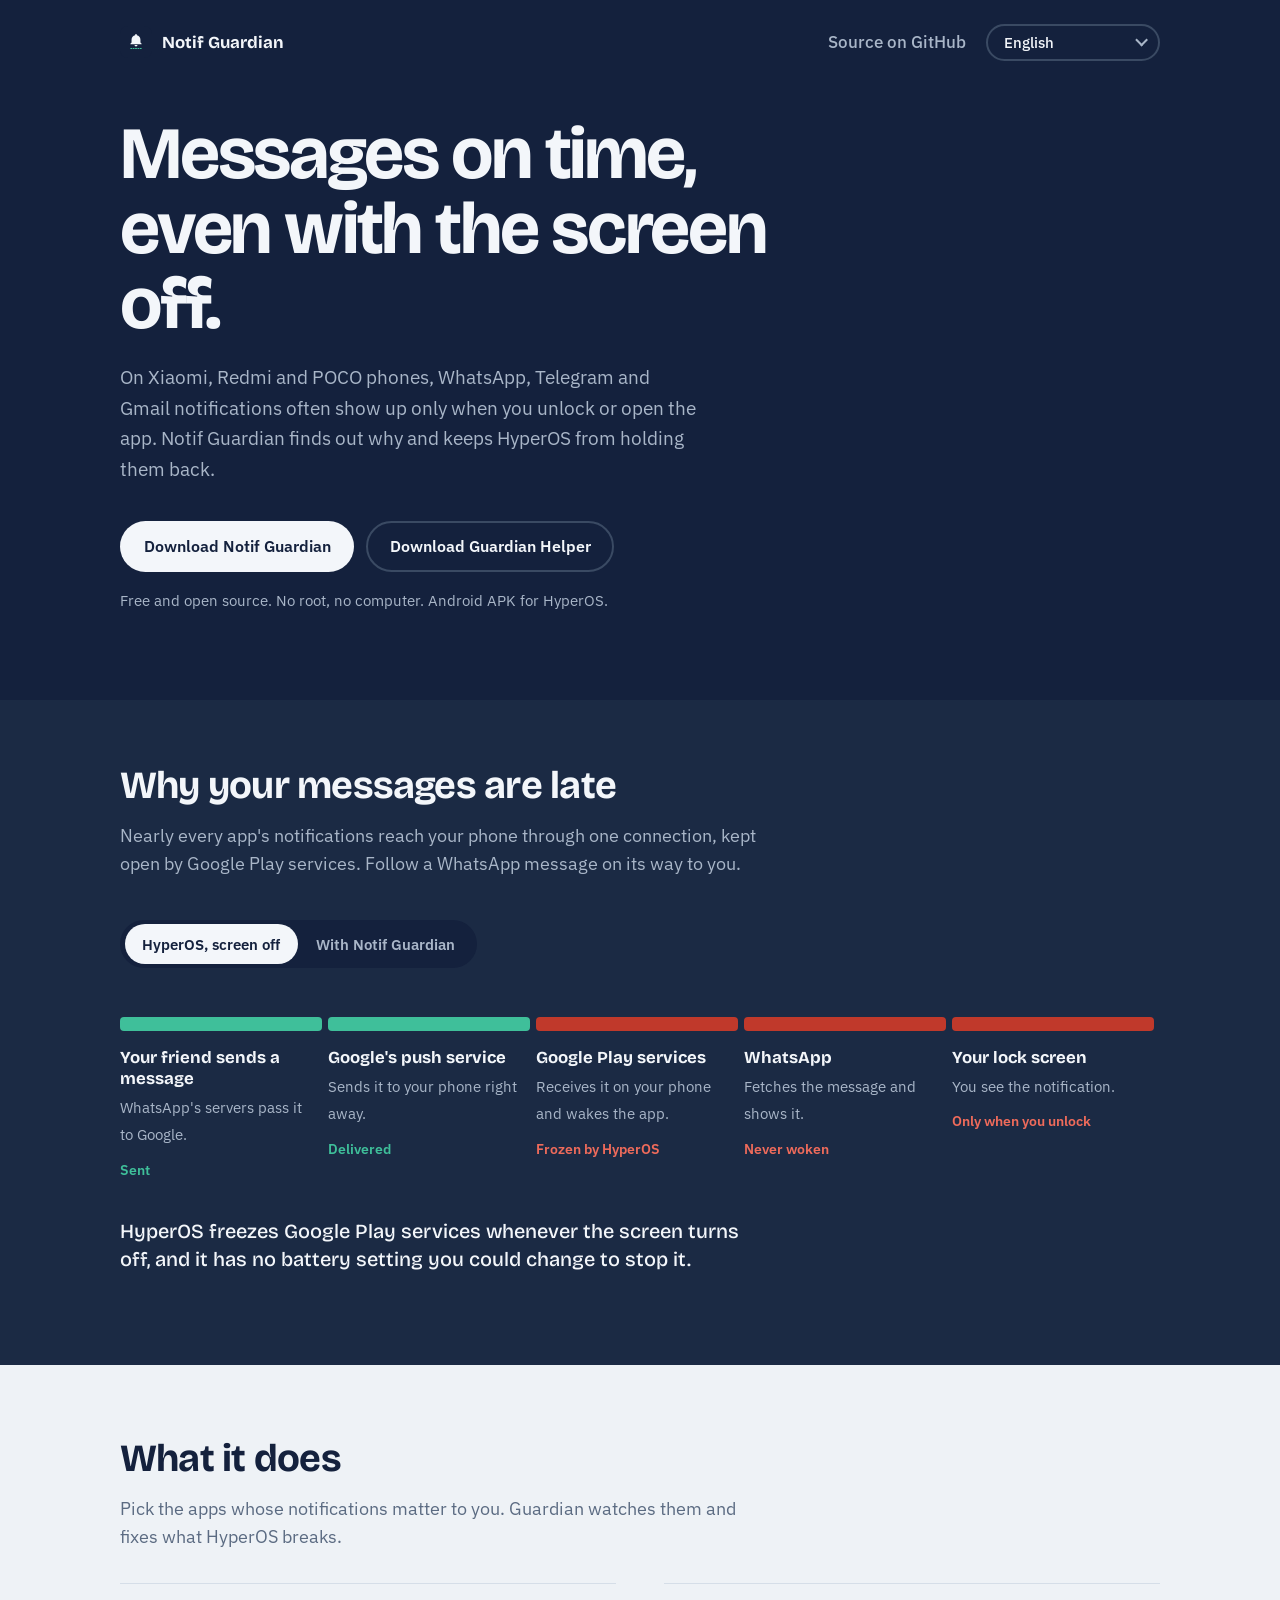
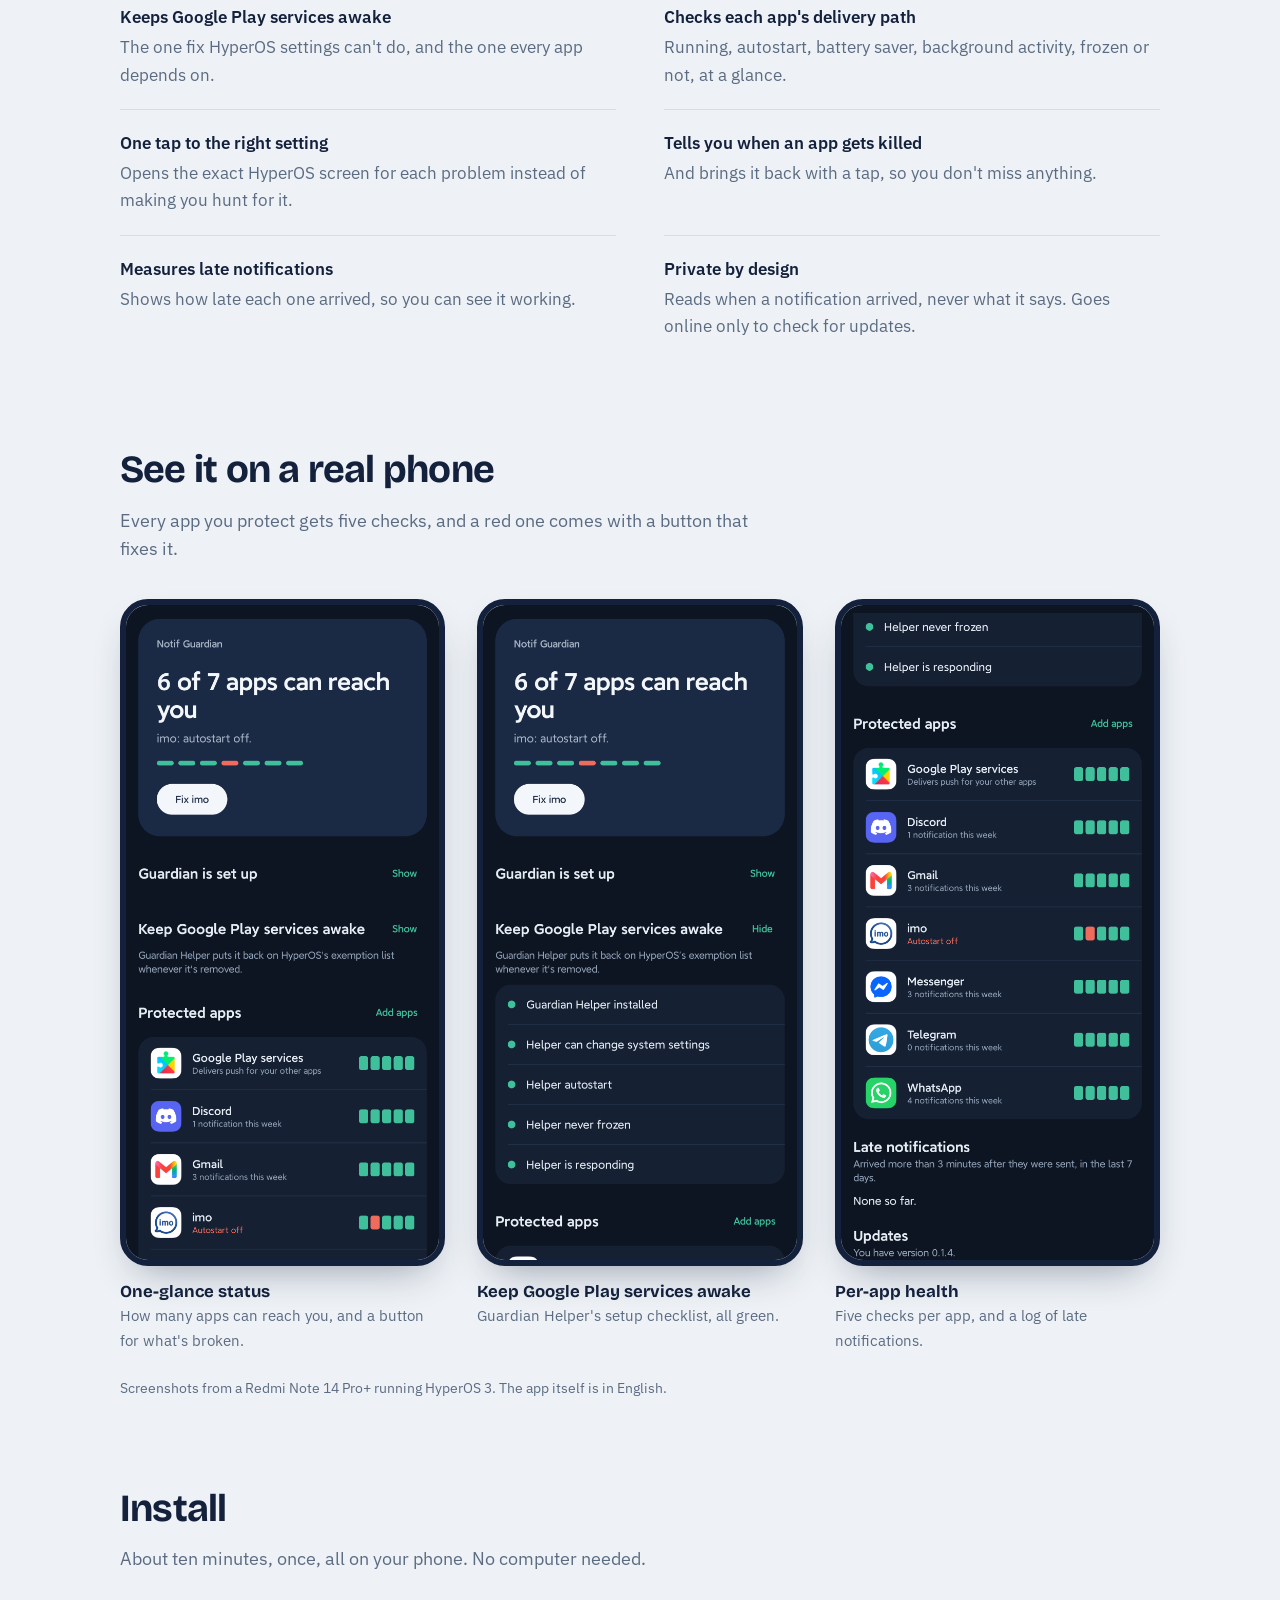
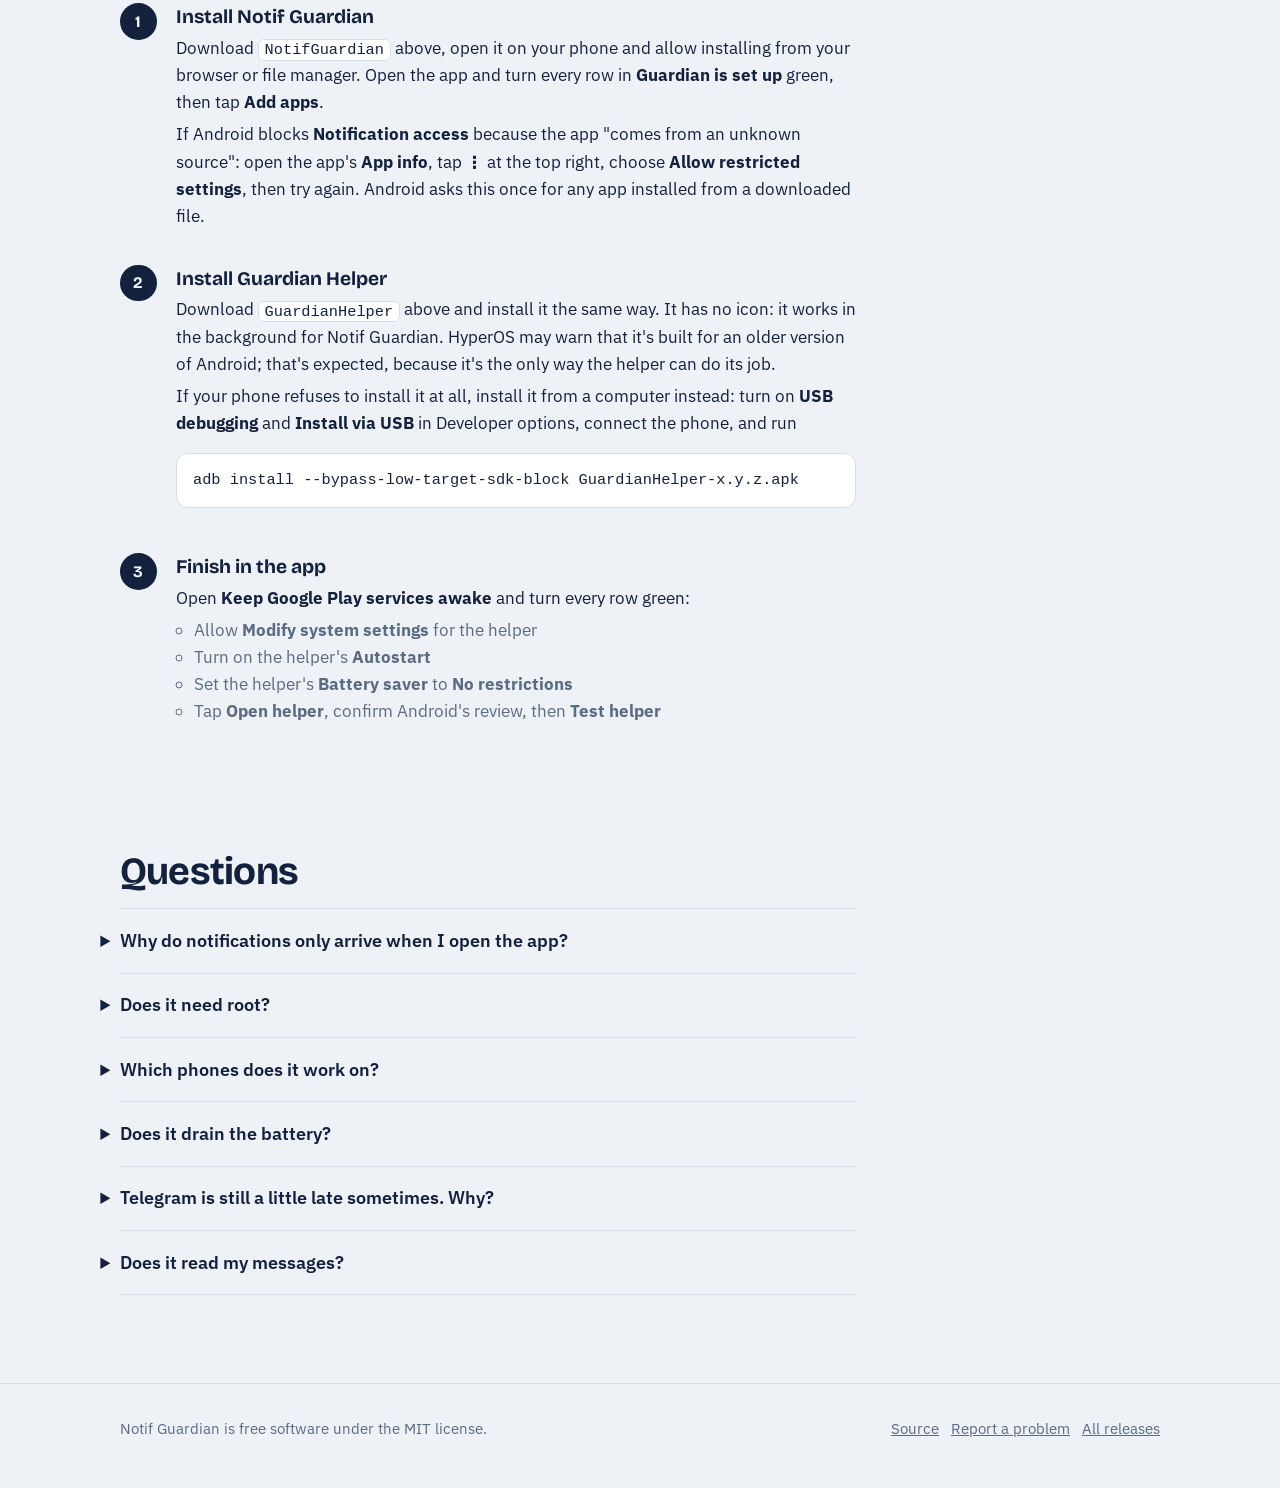
==== commit 8ff0e918: "Remove Support development section from the website Co-Authored-By: Claude Sonnet 5.5 <noreply@anthr" ====
--- a/docs/index.html
+++ b/docs/index.html
@@ -235,15 +235,6 @@
     </div>
   </section>
 
-  <section class="block" id="support" aria-labelledby="support-title">
-    <div class="wrap">
-      <h2 id="support-title">Support development</h2>
-      <p class="intro" id="support-message">Notif Guardian is free and open source. If it fixed your notifications, a small donation helps keep it going.</p>
-      <div id="donate-groups"></div>
-      <p id="donate-elsewhere" class="elsewhere">Starring the project on <a href="https://github.com/mahir-hs/notif-guardian">GitHub</a> helps more people find it.</p>
-    </div>
-  </section>
-
   <section class="block faq" aria-labelledby="faq">
     <div class="wrap">
       <h2 id="faq">Questions</h2>
@@ -260,14 +251,15 @@
 <footer>
   <div class="wrap">
     <span>Notif Guardian is free software under the MIT license.</span>
-    <span><a href="#support">Donate</a> &nbsp; <a href="https://github.com/mahir-hs/notif-guardian">Source</a> &nbsp; <a href="https://github.com/mahir-hs/notif-guardian/issues">Report a problem</a> &nbsp; <a href="https://github.com/mahir-hs/notif-guardian/releases">All releases</a></span>
+    <span><a href="https://github.com/mahir-hs/notif-guardian">Source</a> &nbsp; <a href="https://github.com/mahir-hs/notif-guardian/issues">Report a problem</a> &nbsp; <a href="https://github.com/mahir-hs/notif-guardian/releases">All releases</a></span>
   </div>
 </footer>
 
 <script>
 window.PAGE = {"lang": "en", "base": "", "langs": {"en": "./", "bn": "bn/", "hi": "hi/", "id": "id/", "zh": "zh/", "es": "es/", "ru": "ru/"}};
-window.T = {"donate_in": "In {name}", "open": "Open", "copy": "Copy", "copied": "Copied", "release_meta": "Version {version}, released {date}. Free and open source. No root, no computer.", "dyn": {}};
+window.T = {"release_meta": "Version {version}, released {date}. Free and open source. No root, no computer.", "dyn": {}};
 </script>
 <script src="app.js"></script>
+<script data-goatcounter="https://mahir.goatcounter.com/count" async src="https://gc.zgo.at/count.js"></script>
 </body>
 </html>
--- a/docs/style.css
+++ b/docs/style.css
@@ -109,25 +109,6 @@
 .faq summary { cursor: pointer; font-weight: 600; font-size: 1.1rem; list-style-position: outside; }
 .faq details p { color: var(--muted); margin: .7rem 0 0; }
 
-.region { margin-top: 1.75rem; max-width: 34rem; }
-.region-head { display: flex; align-items: center; gap: .75rem; }
-.region-head img { width: 2.1rem; height: auto; border-radius: 3px; box-shadow: 0 0 0 1px var(--line); }
-.region-head strong { font: 700 1.15rem var(--display); }
-.region-about { color: var(--muted); margin: .35rem 0 0; }
-.elsewhere { color: var(--muted); max-width: 34rem; margin-top: 1.5rem; }
-.donate { list-style: none; padding: 0; margin: .9rem 0 0; background: var(--white); border-radius: 20px; }
-.donate li { display: flex; align-items: center; gap: 1rem; padding: 1rem 1.25rem; border-top: 1px solid var(--line); }
-.donate li:first-child { border-top: 0; }
-.donate .what { flex: 1; }
-.donate strong { display: block; }
-.donate .value { font: 600 1.15rem var(--body); letter-spacing: .02em; }
-.donate .note { color: var(--muted); font-size: .9rem; }
-.donate button, .donate a.go {
-  font: 600 .95rem var(--body); border: 2px solid var(--line); background: none; color: var(--ink);
-  padding: .5rem 1rem; border-radius: 999px; cursor: pointer; text-decoration: none;
-}
-.donate button:hover, .donate a.go:hover { border-color: var(--ink); }
-
 footer { margin-top: 4.5rem; padding: 2rem 0 3rem; border-top: 1px solid var(--line); color: var(--muted); font-size: .95rem; }
 footer .wrap { display: flex; flex-wrap: wrap; gap: 1rem 2rem; justify-content: space-between; }
 
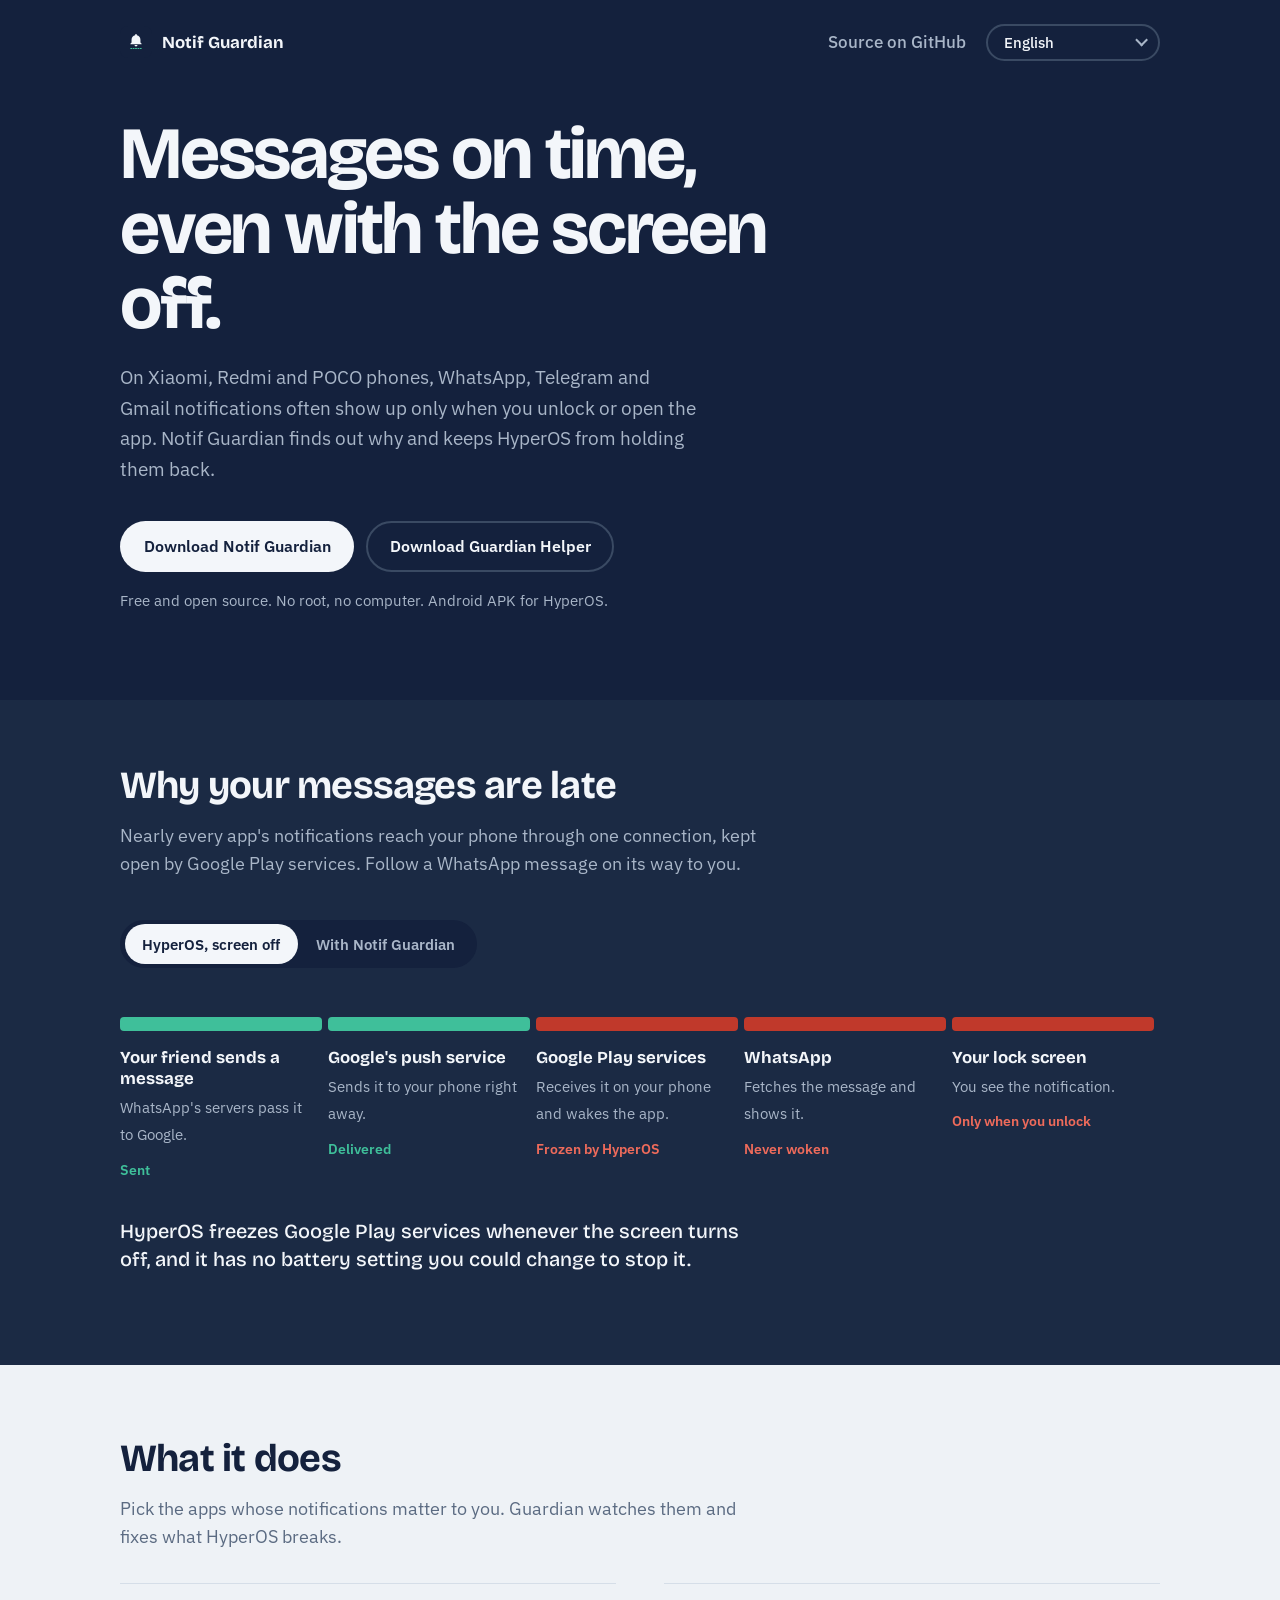
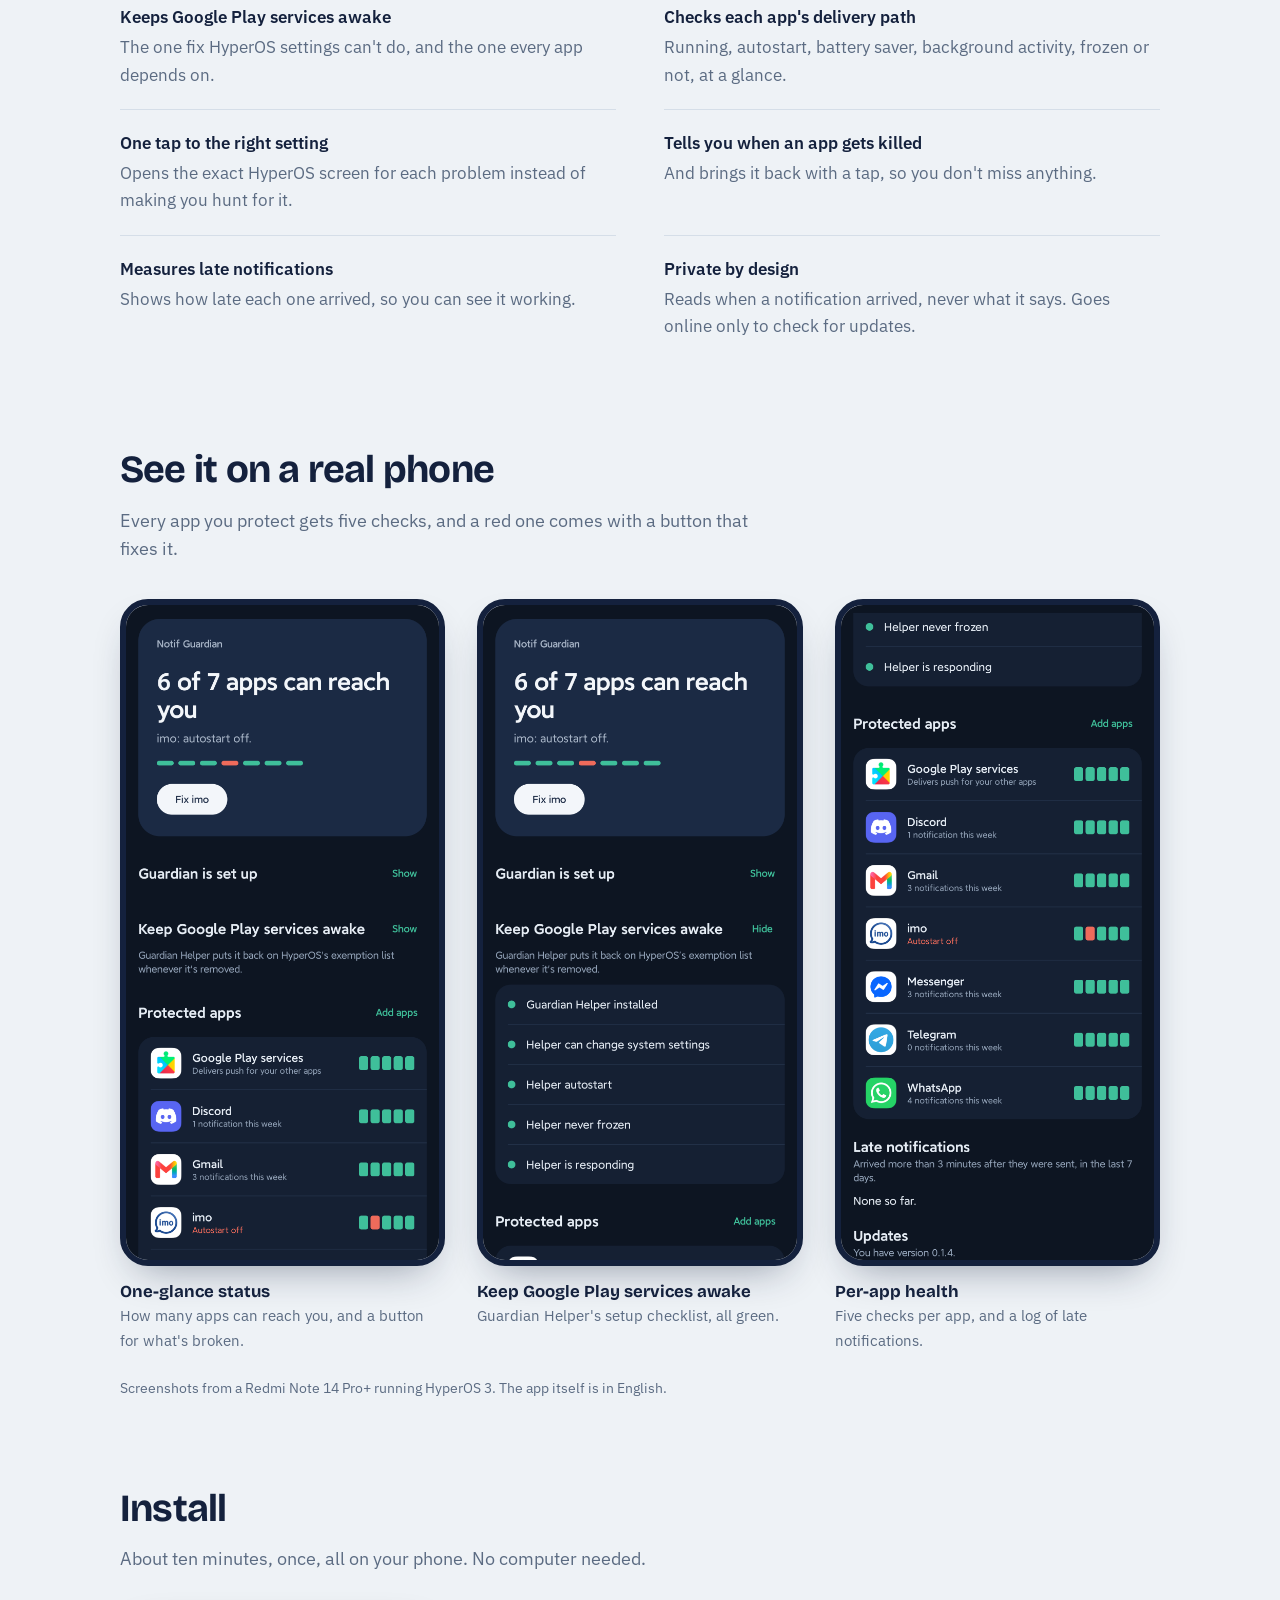
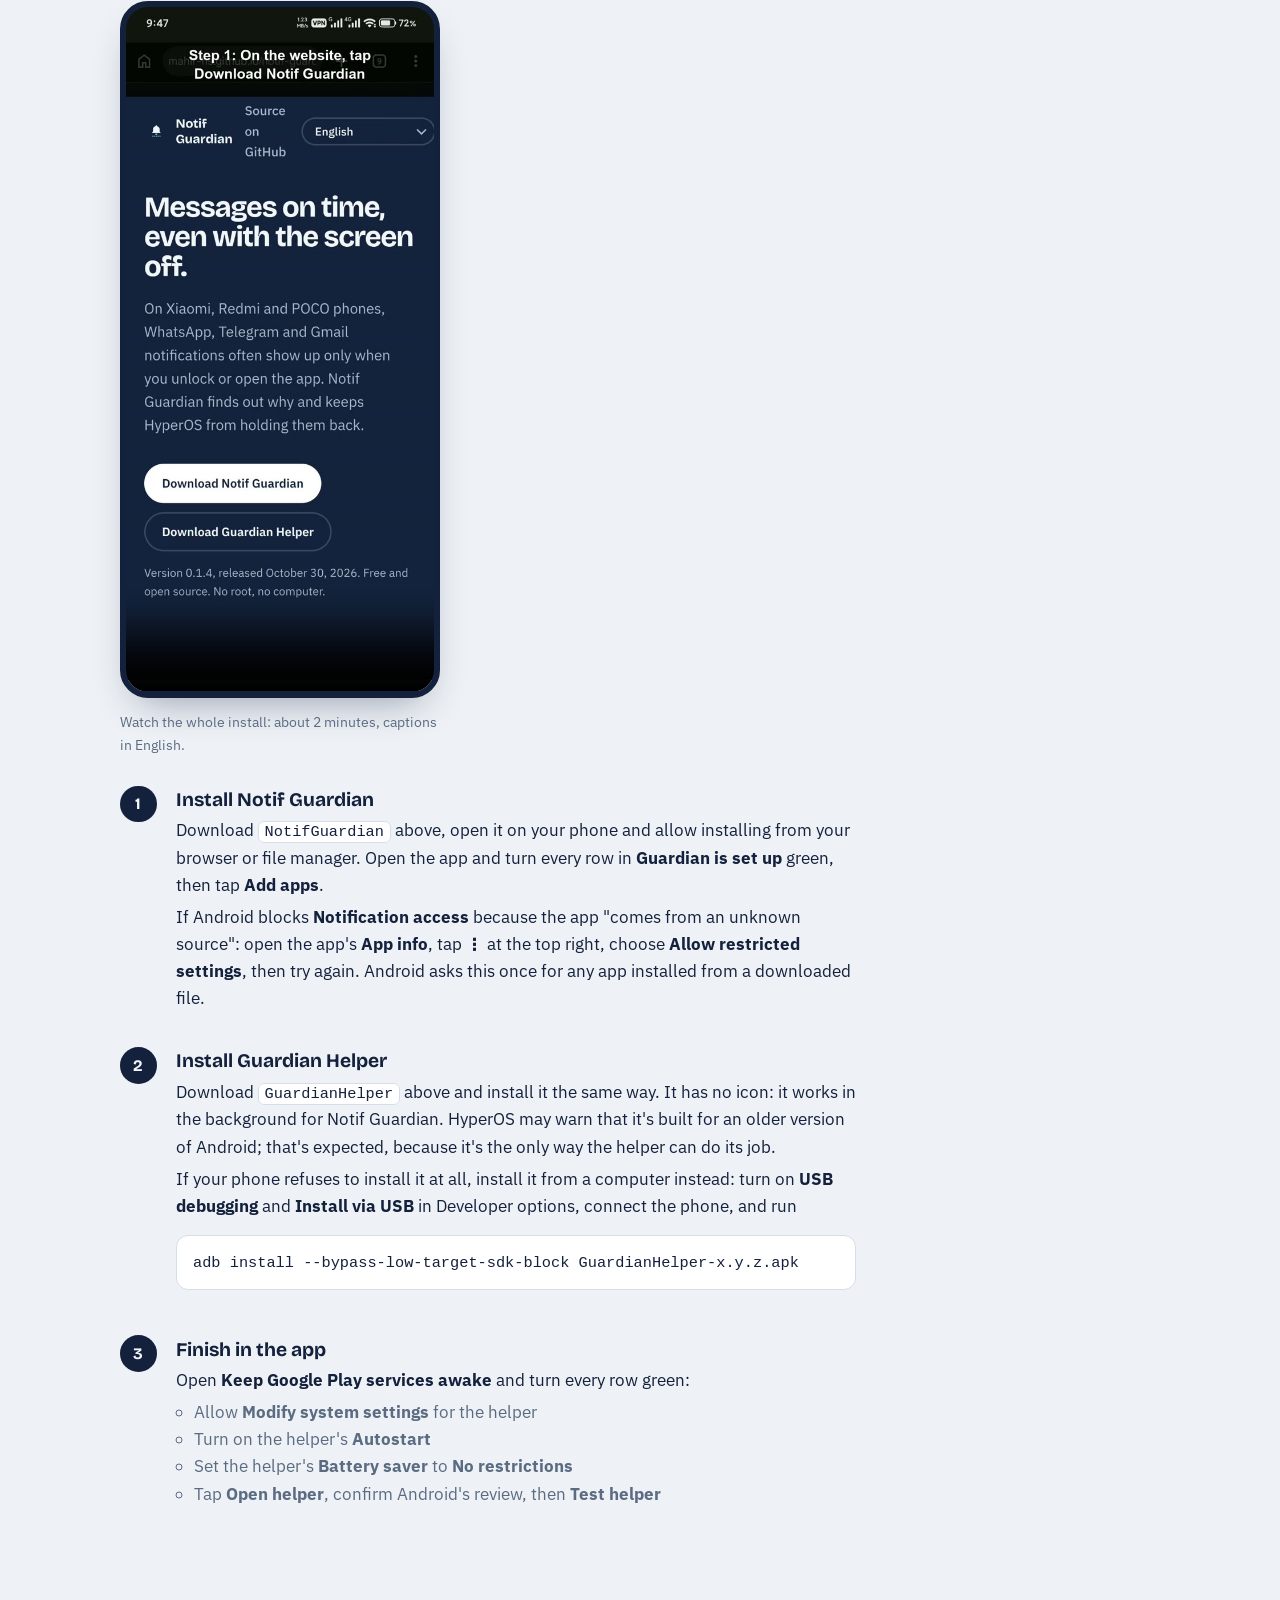
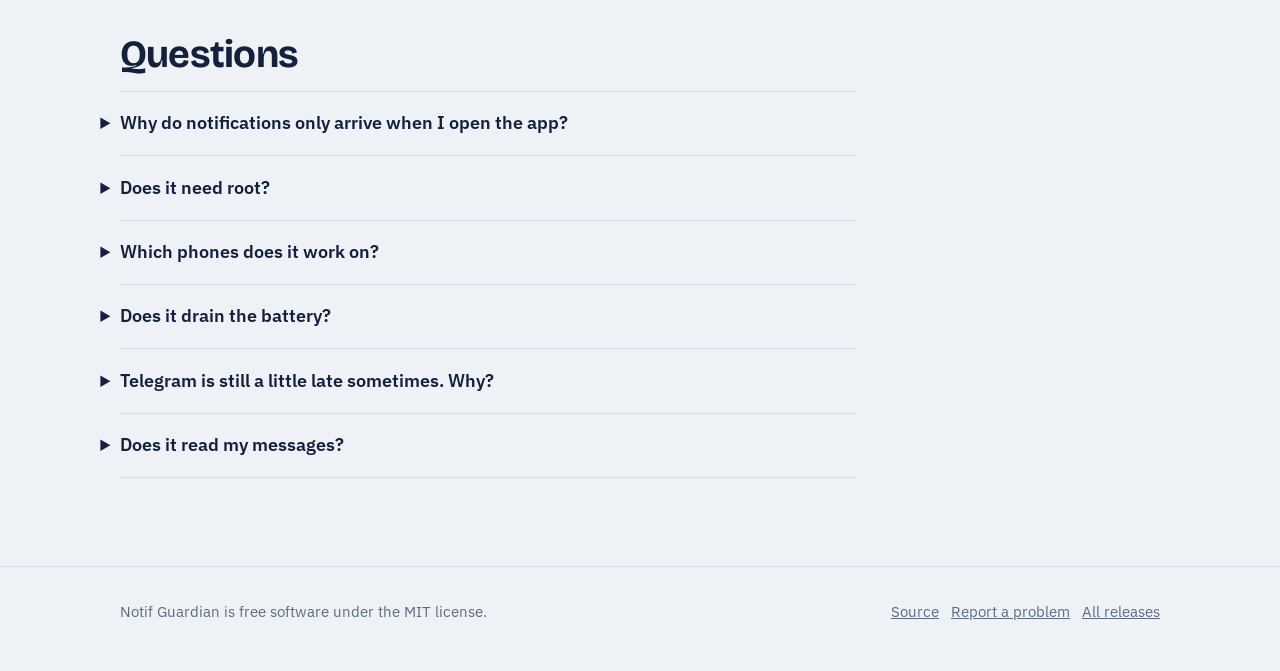
==== commit be6045a1: "Add install video to the website A 2-minute walkthrough (English captions, tap indicators) in the In" ====
--- a/docs/index.html
+++ b/docs/index.html
@@ -209,6 +209,12 @@
     <div class="wrap">
       <h2 id="install">Install</h2>
       <p class="intro">About ten minutes, once, all on your phone. No computer needed.</p>
+      <figure class="install-video">
+        <video controls preload="none" playsinline width="540" height="1200" poster="video/poster.jpg" aria-label="Watch the whole install: about 2 minutes, captions in English.">
+          <source src="video/install.mp4" type="video/mp4">
+        </video>
+        <figcaption>Watch the whole install: about 2 minutes, captions in English.</figcaption>
+      </figure>
       <ol class="steps">
         <li>
           <h3>Install Notif Guardian</h3>
--- a/docs/style.css
+++ b/docs/style.css
@@ -85,6 +85,13 @@
 .shots figcaption b { display: block; color: var(--ink); font: 700 1.05rem var(--display); margin-bottom: .1rem; }
 .shots-note { color: var(--muted); font-size: .9rem; margin: 1.5rem 0 0; }
 
+.install-video { margin: 1.75rem 0 0; max-width: 20rem; }
+.install-video video {
+  display: block; width: 100%; height: auto; border-radius: 28px; background: var(--ink);
+  border: 6px solid var(--ink); box-shadow: 0 18px 40px -18px rgba(20, 33, 61, .45);
+}
+.install-video figcaption { margin-top: .75rem; color: var(--muted); font-size: .9rem; }
+
 .features { list-style: none; padding: 0; margin: 2rem 0 0; display: grid; grid-template-columns: repeat(2, 1fr); gap: 0 3rem; }
 .features li { padding: 1.25rem 0; border-top: 1px solid var(--line); }
 .features strong { display: block; font-weight: 600; margin-bottom: .2rem; }
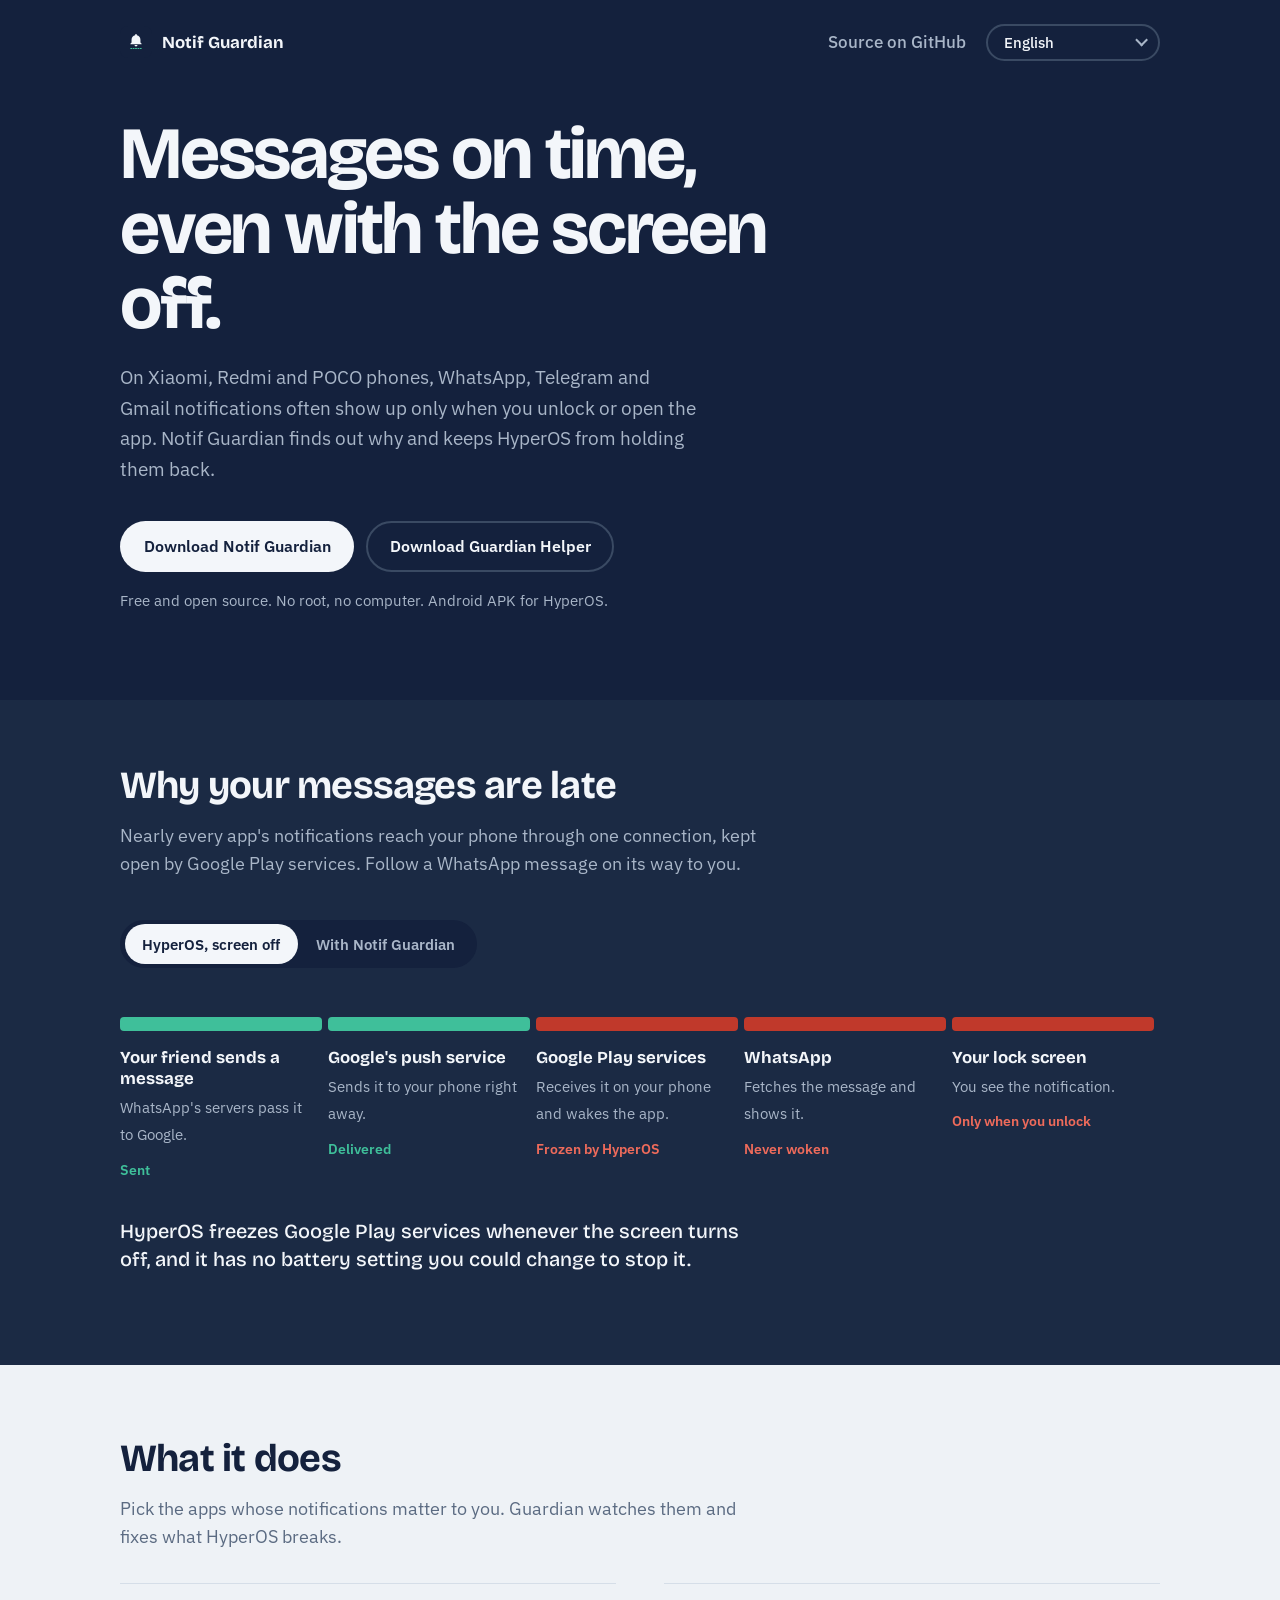
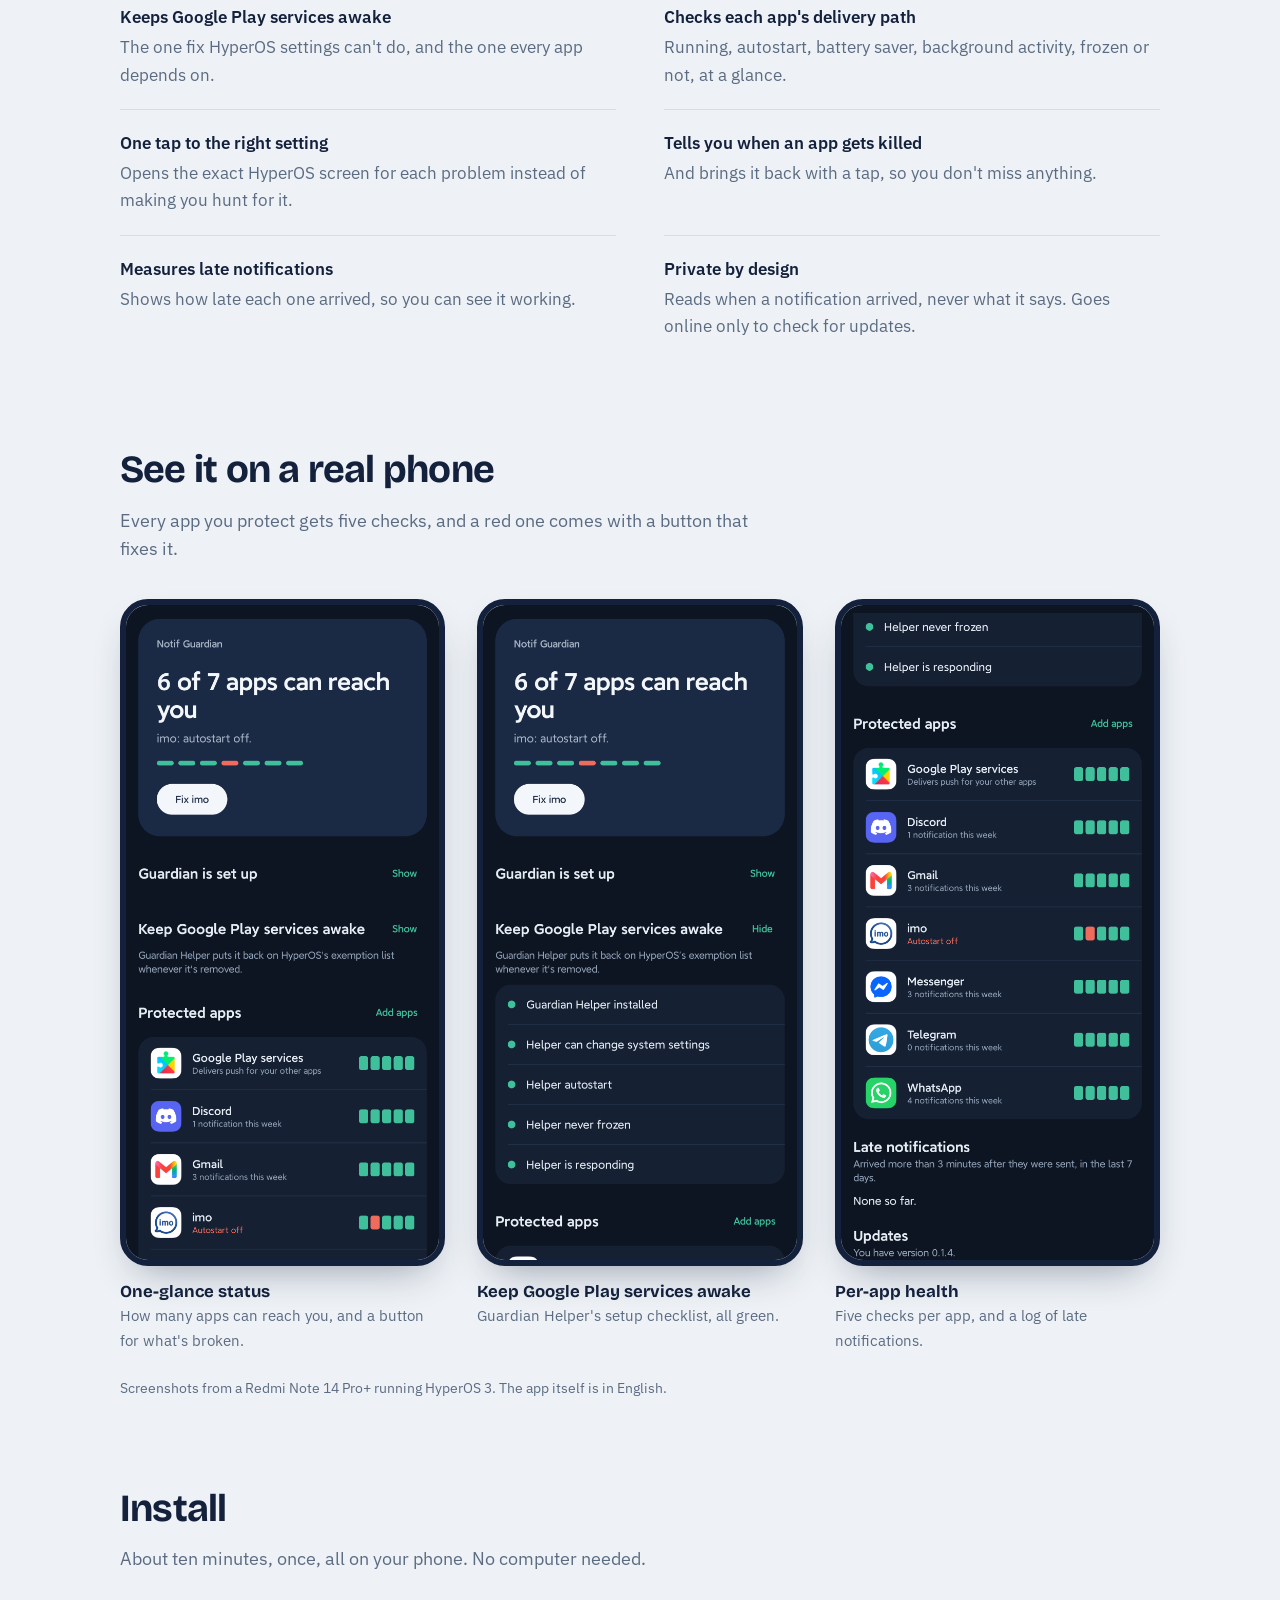
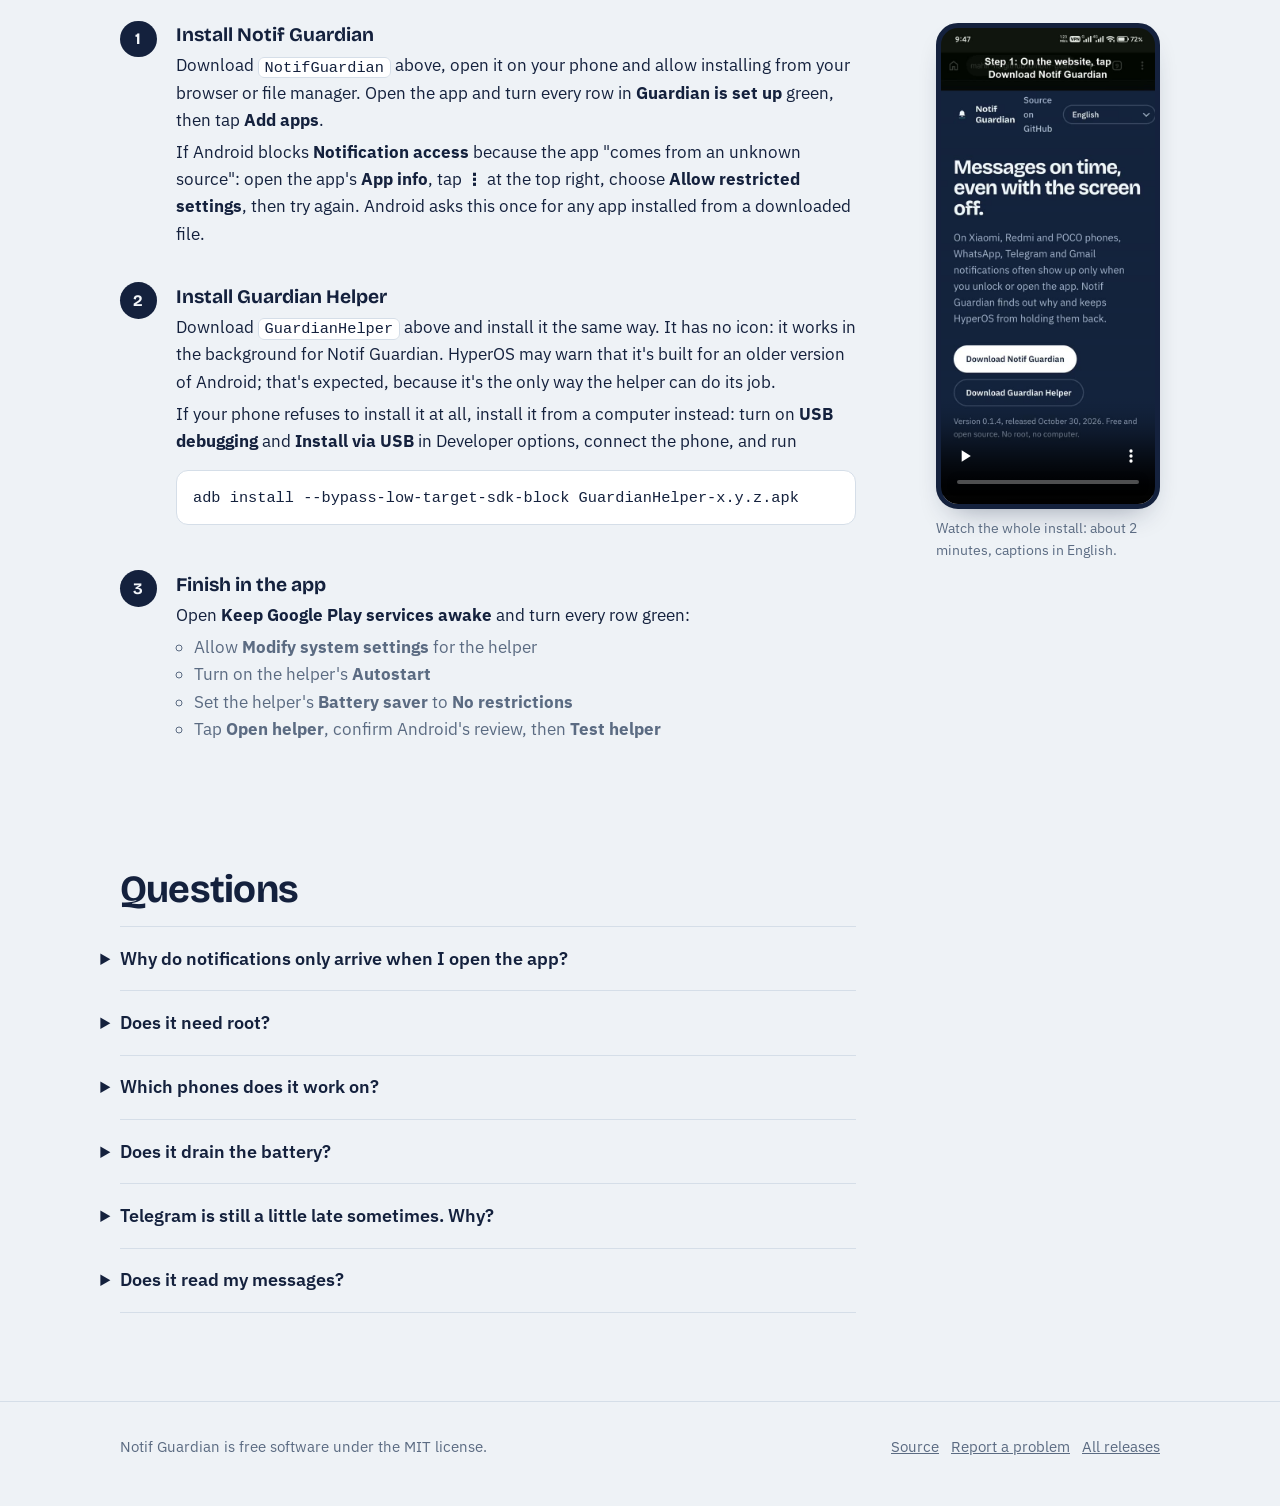
==== commit 2d30b7a2: "Make the website install video compact Moves the player beside the install steps (14rem wide, sticky" ====
--- a/docs/index.html
+++ b/docs/index.html
@@ -209,12 +209,7 @@
     <div class="wrap">
       <h2 id="install">Install</h2>
       <p class="intro">About ten minutes, once, all on your phone. No computer needed.</p>
-      <figure class="install-video">
-        <video controls preload="none" playsinline width="540" height="1200" poster="video/poster.jpg" aria-label="Watch the whole install: about 2 minutes, captions in English.">
-          <source src="video/install.mp4" type="video/mp4">
-        </video>
-        <figcaption>Watch the whole install: about 2 minutes, captions in English.</figcaption>
-      </figure>
+      <div class="install-layout">
       <ol class="steps">
         <li>
           <h3>Install Notif Guardian</h3>
@@ -238,6 +233,13 @@
           </ul>
         </li>
       </ol>
+      <figure class="install-video">
+        <video controls preload="none" playsinline width="540" height="1200" poster="video/poster.jpg" aria-label="Watch the whole install: about 2 minutes, captions in English.">
+          <source src="video/install.mp4" type="video/mp4">
+        </video>
+        <figcaption>Watch the whole install: about 2 minutes, captions in English.</figcaption>
+      </figure>
+      </div>
     </div>
   </section>
 
--- a/docs/style.css
+++ b/docs/style.css
@@ -85,12 +85,14 @@
 .shots figcaption b { display: block; color: var(--ink); font: 700 1.05rem var(--display); margin-bottom: .1rem; }
 .shots-note { color: var(--muted); font-size: .9rem; margin: 1.5rem 0 0; }
 
-.install-video { margin: 1.75rem 0 0; max-width: 20rem; }
+.install-layout { display: grid; grid-template-columns: minmax(0, 1fr) 14rem; gap: 0 3.5rem; align-items: start; }
+.install-layout ol.steps { grid-column: 1; grid-row: 1; }
+.install-video { grid-column: 2; grid-row: 1; margin: 2rem 0 0; position: sticky; top: 1.5rem; }
 .install-video video {
-  display: block; width: 100%; height: auto; border-radius: 28px; background: var(--ink);
-  border: 6px solid var(--ink); box-shadow: 0 18px 40px -18px rgba(20, 33, 61, .45);
+  display: block; width: 100%; height: auto; border-radius: 22px; background: var(--ink);
+  border: 5px solid var(--ink); box-shadow: 0 14px 30px -16px rgba(20, 33, 61, .45);
 }
-.install-video figcaption { margin-top: .75rem; color: var(--muted); font-size: .9rem; }
+.install-video figcaption { margin-top: .6rem; color: var(--muted); font-size: .85rem; }
 
 .features { list-style: none; padding: 0; margin: 2rem 0 0; display: grid; grid-template-columns: repeat(2, 1fr); gap: 0 3rem; }
 .features li { padding: 1.25rem 0; border-top: 1px solid var(--line); }
@@ -120,6 +122,8 @@
 footer .wrap { display: flex; flex-wrap: wrap; gap: 1rem 2rem; justify-content: space-between; }
 
 @media (max-width: 760px) {
+  .install-layout { grid-template-columns: 1fr; }
+  .install-video { grid-column: 1; grid-row: 2; position: static; max-width: 11rem; margin: 0 0 1.5rem; }
   .path { grid-template-columns: 1fr; }
   .hop { padding: 0 0 1.4rem 2.2rem; }
   .hop::before { top: .25rem; bottom: .25rem; left: 0; right: auto; width: 12px; height: auto; }
